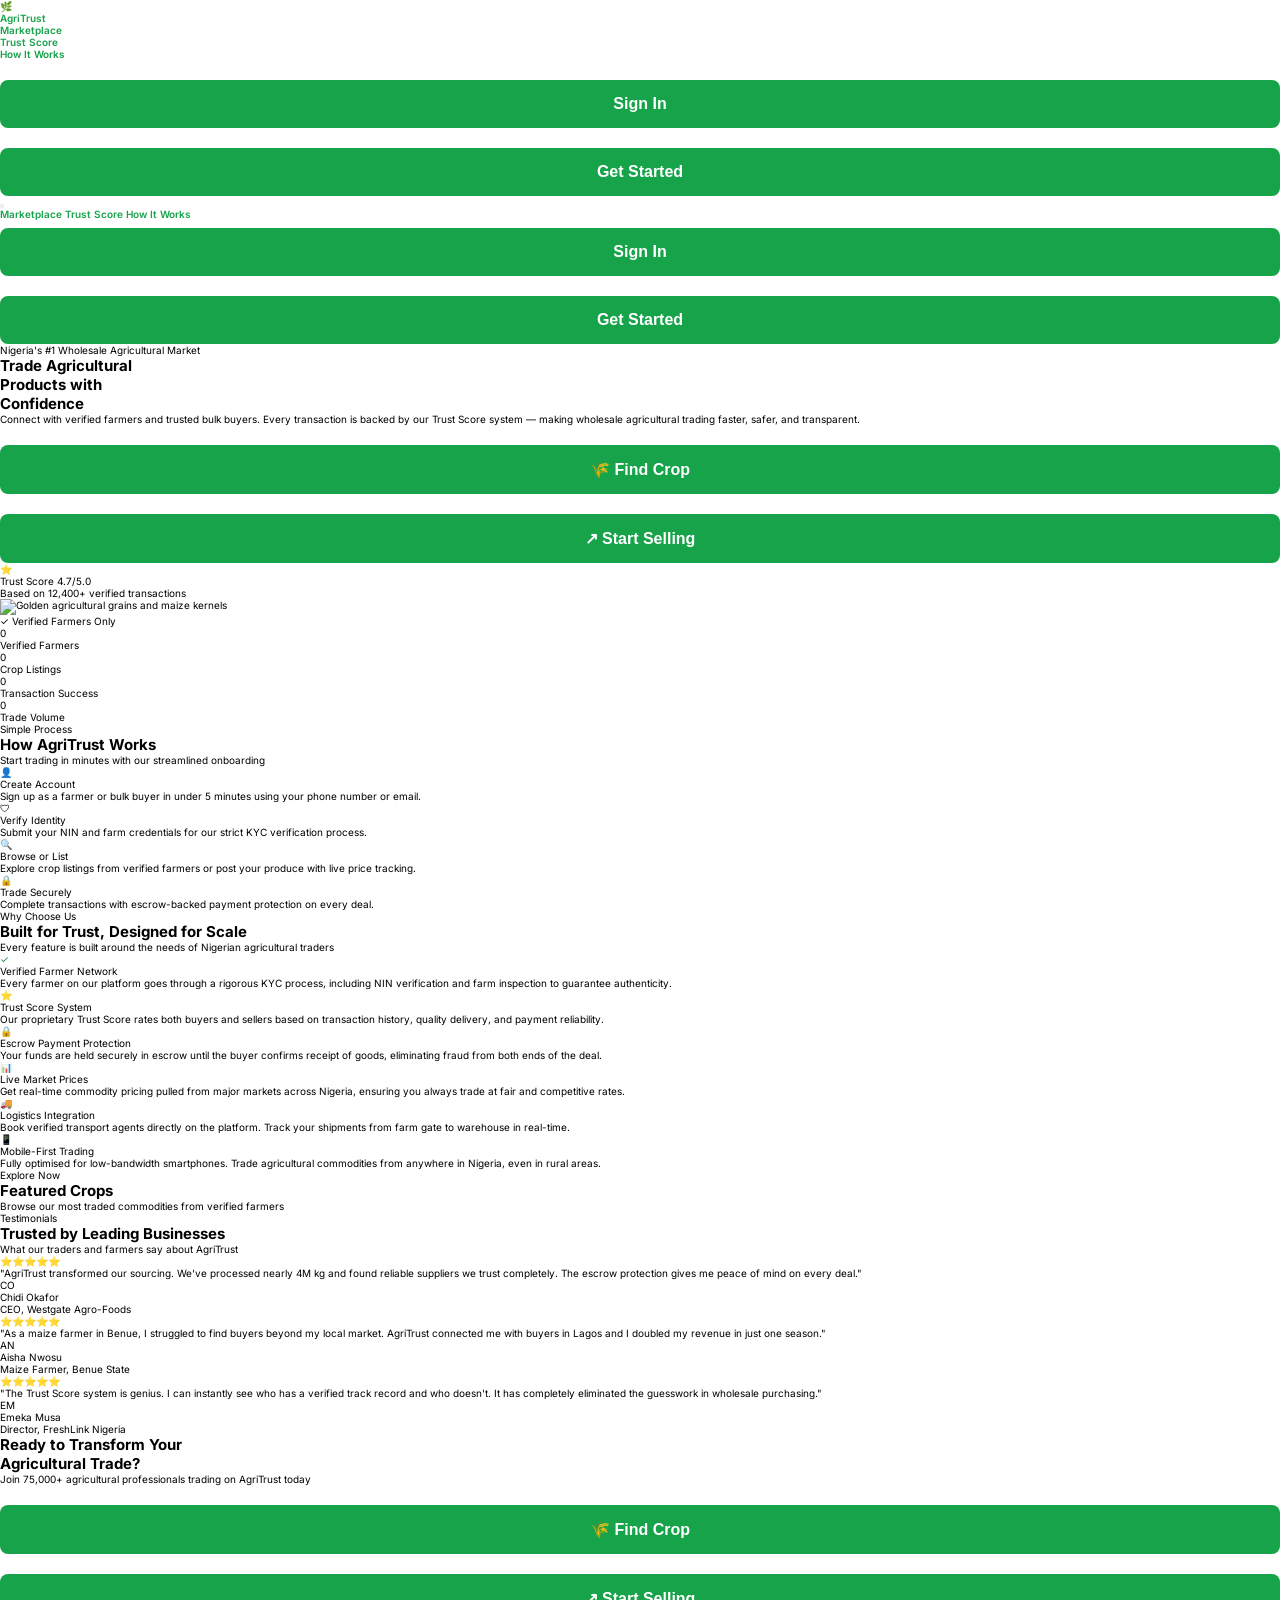
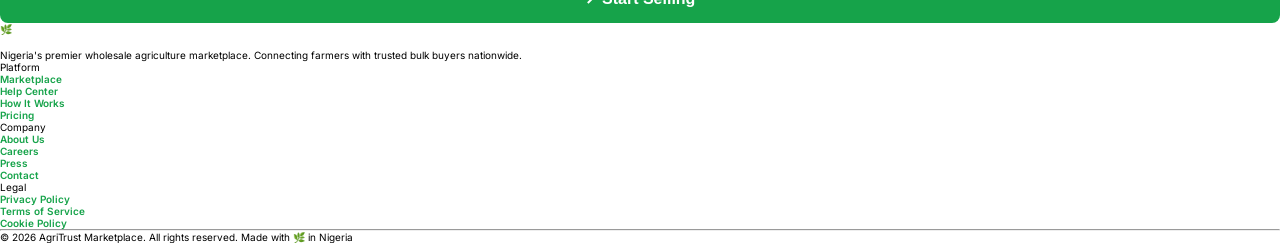
==== index.html @ 986fd153 "intergrated landing page by Afam.  And the marketplace by me" ====
<!DOCTYPE html>
<html lang="en">

<head>
    <meta charset="UTF-8" />
    <meta name="viewport" content="width=device-width, initial-scale=1.0" />
    <title>AgriTrust – Trade Agricultural Products with Confidence</title>
    <meta name="description"
        content="Nigeria's #1 Wholesale Agricultural Marketplace. Trade with verified farmers and trusted bulk buyers. Every transaction is backed by our Trust Score system." />
    <link rel="preconnect" href="https://fonts.googleapis.com" />
    <link rel="preconnect" href="https://fonts.gstatic.com" crossorigin />
    <link href="https://fonts.googleapis.com/css2?family=Inter:wght@300;400;500;600;700;800;900&display=swap"
        rel="stylesheet" />
    <link rel="stylesheet" href="styles.css" />
</head>

<body>

    <!-- ===== NAVBAR ===== -->
    <nav class="navbar" id="navbar">
        <div class="container">
            <div class="nav-inner">
                <a href="#" class="nav-logo">
                    <div class="nav-logo-icon">&#127807;</div>
                    AgriTrust
                </a>

                <ul class="nav-links">
                    <li><a href="#how-it-works">Marketplace</a></li>
                    <li><a href="#features">Trust Score</a></li>
                    <li><a href="#crops">How It Works</a></li>
                </ul>

                <div class="nav-actions">
                    <button class="btn btn-outline" id="signInBtn">Sign In</button>
                    <button class="btn btn-primary" id="getStartedBtn">Get Started</button>
                </div>

                <button class="nav-toggle" id="navToggle" aria-label="Toggle navigation">
                    <span></span><span></span><span></span>
                </button>
            </div>
        </div>
    </nav>

    <!-- Mobile Nav -->
    <div class="mobile-nav" id="mobileNav">
        <a href="#how-it-works">Marketplace</a>
        <a href="#features">Trust Score</a>
        <a href="#crops">How It Works</a>
        <button class="btn btn-outline" style="width:100%;margin-top:8px;">Sign In</button>
        <button class="btn btn-primary" style="width:100%;">Get Started</button>
    </div>

    <!-- ===== HERO ===== -->
    <section class="hero" id="hero">
        <div class="container">
            <div class="hero-inner">
                <div class="hero-content">
                    <span class="hero-tag">
                        <span class="dot"></span>
                        Nigeria's #1 Wholesale Agricultural Market
                    </span>

                    <h1 class="hero-title">
                        Trade Agricultural<br />
                        <span>Products with</span><br />
                        Confidence
                    </h1>

                    <p class="hero-desc">
                        Connect with verified farmers and trusted bulk buyers. Every transaction is backed by our Trust
                        Score system — making wholesale agricultural trading faster, safer, and transparent.
                    </p>

                    <div class="hero-cta">
                        <button class="btn btn-primary btn-lg" id="findCropBtn">&#127806; Find Crop</button>
                        <button class="btn btn-ghost btn-lg" id="startSellingBtn">&#8599; Start Selling</button>
                    </div>

                    <div class="trust-badge" id="trustBadge">
                        <div class="trust-badge-icon">&#11088;</div>
                        <div>
                            <div class="trust-badge-score">Trust Score 4.7/5.0</div>
                            <div class="trust-badge-text">Based on 12,400+ verified transactions</div>
                        </div>
                    </div>
                </div>

                <div class="hero-image-wrap fade-in">
                    <img src="hero_grains_1786145914464.png" alt="Golden agricultural grains and maize kernels" />
                    <div class="hero-float-badge">
                        <span class="emoji">&#10003;</span>
                        Verified Farmers Only
                    </div>
                </div>
            </div>
        </div>
    </section>

    <!-- ===== STATS BAR ===== -->
    <div class="stats-bar">
        <div class="container">
            <div class="stats-grid">
                <div class="stat-item fade-in">
                    <span class="stat-number" data-target="12400" data-suffix="+">0</span>
                    <div class="stat-label">Verified Farmers</div>
                </div>
                <div class="stat-item fade-in fade-in-delay-1">
                    <span class="stat-number" data-target="500" data-suffix="+">0</span>
                    <div class="stat-label">Crop Listings</div>
                </div>
                <div class="stat-item fade-in fade-in-delay-2">
                    <span class="stat-number" data-target="988" data-suffix="%" data-decimal="10">0</span>
                    <div class="stat-label">Transaction Success</div>
                </div>
                <div class="stat-item fade-in fade-in-delay-3">
                    <span class="stat-number" data-target="250" data-suffix="M+">0</span>
                    <div class="stat-label">Trade Volume</div>
                </div>
            </div>
        </div>
    </div>

    <!-- ===== HOW IT WORKS ===== -->
    <section class="section" id="how-it-works">
        <div class="container">
            <div class="section-label">Simple Process</div>
            <h2 class="section-title">How AgriTrust Works</h2>
            <p class="section-sub">Start trading in minutes with our streamlined onboarding</p>

            <div class="steps-grid">
                <div class="step-card fade-in">
                    <div class="step-icon" data-step="1">&#128100;</div>
                    <div class="step-title">Create Account</div>
                    <p class="step-desc">Sign up as a farmer or bulk buyer in under 5 minutes using your phone number or
                        email.</p>
                </div>
                <div class="step-card fade-in fade-in-delay-1">
                    <div class="step-icon" data-step="2">&#128737;</div>
                    <div class="step-title">Verify Identity</div>
                    <p class="step-desc">Submit your NIN and farm credentials for our strict KYC verification process.
                    </p>
                </div>
                <div class="step-card fade-in fade-in-delay-2">
                    <div class="step-icon" data-step="3">&#128269;</div>
                    <div class="step-title">Browse or List</div>
                    <p class="step-desc">Explore crop listings from verified farmers or post your produce with live
                        price tracking.</p>
                </div>
                <div class="step-card fade-in fade-in-delay-3">
                    <div class="step-icon" data-step="4">&#128274;</div>
                    <div class="step-title">Trade Securely</div>
                    <p class="step-desc">Complete transactions with escrow-backed payment protection on every deal.</p>
                </div>
            </div>
        </div>
    </section>

    <!-- ===== WHY CHOOSE US ===== -->
    <section class="section section-alt" id="features">
        <div class="container">
            <div class="section-label">Why Choose Us</div>
            <h2 class="section-title">Built for Trust, Designed for Scale</h2>
            <p class="section-sub">Every feature is built around the needs of Nigerian agricultural traders</p>

            <div class="features-grid">
                <div class="feature-card fade-in">
                    <div class="feature-icon">&#10003;</div>
                    <div class="feature-title">Verified Farmer Network</div>
                    <p class="feature-desc">Every farmer on our platform goes through a rigorous KYC process, including
                        NIN verification and farm inspection to guarantee authenticity.</p>
                </div>
                <div class="feature-card fade-in fade-in-delay-1">
                    <div class="feature-icon">&#11088;</div>
                    <div class="feature-title">Trust Score System</div>
                    <p class="feature-desc">Our proprietary Trust Score rates both buyers and sellers based on
                        transaction history, quality delivery, and payment reliability.</p>
                </div>
                <div class="feature-card fade-in fade-in-delay-2">
                    <div class="feature-icon">&#128274;</div>
                    <div class="feature-title">Escrow Payment Protection</div>
                    <p class="feature-desc">Your funds are held securely in escrow until the buyer confirms receipt of
                        goods, eliminating fraud from both ends of the deal.</p>
                </div>
                <div class="feature-card fade-in">
                    <div class="feature-icon">&#128202;</div>
                    <div class="feature-title">Live Market Prices</div>
                    <p class="feature-desc">Get real-time commodity pricing pulled from major markets across Nigeria,
                        ensuring you always trade at fair and competitive rates.</p>
                </div>
                <div class="feature-card fade-in fade-in-delay-1">
                    <div class="feature-icon">&#128666;</div>
                    <div class="feature-title">Logistics Integration</div>
                    <p class="feature-desc">Book verified transport agents directly on the platform. Track your
                        shipments from farm gate to warehouse in real-time.</p>
                </div>
                <div class="feature-card fade-in fade-in-delay-2">
                    <div class="feature-icon">&#128241;</div>
                    <div class="feature-title">Mobile-First Trading</div>
                    <p class="feature-desc">Fully optimised for low-bandwidth smartphones. Trade agricultural
                        commodities from anywhere in Nigeria, even in rural areas.</p>
                </div>
            </div>
        </div>
    </section>

    <!-- ===== FEATURED CROPS ===== -->
    <section class="section" id="crops">
        <div class="container">
            <div class="section-label">Explore Now</div>
            <h2 class="section-title">Featured Crops</h2>
            <p class="section-sub">Browse our most traded commodities from verified farmers</p>

            <div class="crops-grid" id="cropsGrid">
                <!-- Injected by JS -->
            </div>
        </div>
    </section>

    <!-- ===== TESTIMONIALS ===== -->
    <section class="section section-alt" id="testimonials">
        <div class="container">
            <div class="section-label">Testimonials</div>
            <h2 class="section-title">Trusted by Leading Businesses</h2>
            <p class="section-sub">What our traders and farmers say about AgriTrust</p>

            <div class="testimonials-grid">
                <div class="testimonial-card fade-in">
                    <div class="testimonial-stars">&#11088;&#11088;&#11088;&#11088;&#11088;</div>
                    <p class="testimonial-text">"AgriTrust transformed our sourcing. We've processed nearly 4M kg and
                        found reliable suppliers we trust completely. The escrow protection gives me peace of mind on
                        every deal."</p>
                    <div class="testimonial-author">
                        <div class="testimonial-avatar">CO</div>
                        <div>
                            <div class="testimonial-name">Chidi Okafor</div>
                            <div class="testimonial-role">CEO, Westgate Agro-Foods</div>
                        </div>
                    </div>
                </div>
                <div class="testimonial-card fade-in fade-in-delay-1">
                    <div class="testimonial-stars">&#11088;&#11088;&#11088;&#11088;&#11088;</div>
                    <p class="testimonial-text">"As a maize farmer in Benue, I struggled to find buyers beyond my local
                        market. AgriTrust connected me with buyers in Lagos and I doubled my revenue in just one
                        season."</p>
                    <div class="testimonial-author">
                        <div class="testimonial-avatar">AN</div>
                        <div>
                            <div class="testimonial-name">Aisha Nwosu</div>
                            <div class="testimonial-role">Maize Farmer, Benue State</div>
                        </div>
                    </div>
                </div>
                <div class="testimonial-card fade-in fade-in-delay-2">
                    <div class="testimonial-stars">&#11088;&#11088;&#11088;&#11088;&#11088;</div>
                    <p class="testimonial-text">"The Trust Score system is genius. I can instantly see who has a
                        verified track record and who doesn't. It has completely eliminated the guesswork in wholesale
                        purchasing."</p>
                    <div class="testimonial-author">
                        <div class="testimonial-avatar">EM</div>
                        <div>
                            <div class="testimonial-name">Emeka Musa</div>
                            <div class="testimonial-role">Director, FreshLink Nigeria</div>
                        </div>
                    </div>
                </div>
            </div>
        </div>
    </section>

    <!-- ===== CTA SECTION ===== -->
    <section class="cta-section" id="cta">
        <div class="container">
            <div class="cta-inner">
                <h2 class="cta-title">Ready to Transform Your<br />Agricultural Trade?</h2>
                <p class="cta-sub">Join 75,000+ agricultural professionals trading on AgriTrust today</p>
                <div class="cta-buttons">
                    <button class="btn btn-white btn-lg" id="ctaFindCrop">&#127806; Find Crop</button>
                    <button class="btn btn-outline-white btn-lg" id="ctaStartSelling">&#8599; Start Selling</button>
                </div>
            </div>
        </div>
    </section>

    <!-- ===== FOOTER ===== -->
    <footer class="footer">
        <div class="container">
            <div class="footer-grid">
                <div class="footer-brand">
                    <a href="#" class="nav-logo"
                        style="color:white;margin-bottom:14px;display:flex;align-items:center;gap:8px;">
                        <div class="nav-logo-icon">&#127807;</div>
                        AgriTrust
                    </a>
                    <p>Nigeria's premier wholesale agriculture marketplace. Connecting farmers with trusted bulk buyers
                        nationwide.</p>
                </div>

                <div>
                    <div class="footer-col-title">Platform</div>
                    <ul class="footer-links">
                        <li><a href="#">Marketplace</a></li>
                        <li><a href="#">Help Center</a></li>
                        <li><a href="#">How It Works</a></li>
                        <li><a href="#">Pricing</a></li>
                    </ul>
                </div>

                <div>
                    <div class="footer-col-title">Company</div>
                    <ul class="footer-links">
                        <li><a href="#">About Us</a></li>
                        <li><a href="#">Careers</a></li>
                        <li><a href="#">Press</a></li>
                        <li><a href="#">Contact</a></li>
                    </ul>
                </div>

                <div>
                    <div class="footer-col-title">Legal</div>
                    <ul class="footer-links">
                        <li><a href="#">Privacy Policy</a></li>
                        <li><a href="#">Terms of Service</a></li>
                        <li><a href="#">Cookie Policy</a></li>
                    </ul>
                </div>
            </div>

            <hr class="footer-divider" />
            <div class="footer-bottom">
                <span>&copy; 2026 AgriTrust Marketplace. All rights reserved.</span>
                <span>Made with &#127807; in Nigeria</span>
            </div>
        </div>
    </footer>

    <script src="app.js"></script>
</body>

</html>
---- styles.css ----
* {
  margin: 0;
  padding: 0;
  box-sizing: border-box;
}

html {
  font-size: 62.5%;
}

body {
  font-family: "Inter", sans-serif;
}

.signup-container {
  /* display: flex; */
  display: grid;
  grid-template-columns: 1fr 1fr;
  min-height: 100vh;
}

/* LEFT PANEL */

.left-side {
  flex: 1;
  background-color: #16a34a;
  color: #fff;

  display: flex;
  flex-direction: column;
  justify-content: space-between;
  padding: 6rem;
}
.logo {
  font-weight: 600;
  font-size: 2rem;
}

.content h1 {
  font-size: 4.8rem;
  line-height: 1.2;
  margin-bottom: 2rem;
}

.content p {
  font-size: 1.8rem;
  line-height: 1.6;
  margin-bottom: 5rem;
}

.features {
  display: flex;
  flex-direction: column;
  gap: 2rem;
}

.feature {
  font-size: 1.6rem;
  display: flex;
  /* align-items: center; */
}

.feature-icon {
  color: #0a8e3a;
  margin-right: 1.2rem;
  width: 2rem;
}

.footer-text {
  font-size: 1.2rem;
}

/* RIGHT PANEL */

.right-side {
  background-color: #f6f9f2;
  flex: 1;
  display: flex;
  justify-content: center;
  align-items: center;
  flex-direction: column;
}

/* FORMS */

#signup-form {
  width: 100%;
  max-width: 50rem;
  margin: 0 auto;
}

.right-side h1 {
  font-size: 3rem;
  margin-bottom: 1rem;
  color: #1e293b;
}

.subtitle {
  margin-bottom: 4rem;
  color: #64748b;
  font-size: 1.4rem;
  line-height: 1.5;
}

.icon {
  stroke: #7f7f7f;
  width: 2rem;
  height: 2rem;
}

.name-row {
  display: grid;
  grid-template-columns: 1fr 1fr;
  column-gap: 1rem;
}

.form-group {
  display: flex;
  flex-direction: column;
  margin-bottom: 2rem;
}

.form-group label {
  display: block;
  margin-bottom: 0.8rem;
  font-size: 1.2rem;
  font-weight: 600;
  color: #334155;
}

.input-box {
  display: flex;
  align-items: center;
  gap: 0.2rem;

  width: 100%;
  height: 5rem;
  padding: 1rem;
  border: 1px solid #d1d5db;
  border-radius: 0.8rem;
  background-color: #fff;
}

.input-box i {
  color: #7f7f7f;
  font-size: 2rem;
}

.input-box:focus-within {
  border-color: #149343;
  box-shadow: 0 0 0 3px rgba(20, 147, 67, 0.15);
}

input {
  width: 100%;
  padding: 1rem;
  border: none;
  font-size: 1.6rem;
  outline: none;
  background: transparent;
}

.terms {
  font-size: 1.4rem;
  text-align: left;
  margin-top: 1.8rem;
}

.btn {
  width: 100%;
  padding: 1.5rem;
  border: none;
  border-radius: 0.8rem;
  background: #16a34a;
  color: #fff;
  cursor: pointer;
  font-size: 1.6rem;
  font-weight: 600;
  margin-top: 2rem;
  transition: 0.3s ease;
}

.btn:hover {
  background-color: #149343;
  transform: translateY(-2px);
  box-shadow: 0 0 3px rgba(0, 0, 0, 0.8);
}

.btn--icon {
  width: 2rem;
  stroke: #fff;
}

.signin {
  font-size: 1.4rem;
  text-align: center;
  margin-top: 1.8rem;
}

a:link,
a:visited {
  color: #16a34a;
  text-decoration: none;
  font-weight: 600;
}

a:hover,
a:active {
  text-decoration: underline;
}

/* ACCOUNT TYPE SELECTION PAGE*/

.account-type-page {
  padding: 8rem;
  color: #1e293b;
}

.account-type-page h1 {
  font-size: 4rem;
  margin-bottom: 1rem;
  color: #1e293b;
}

.account-type-card {
  display: flex;
  flex-direction: column;
  justify-content: space-between;
  align-items: center;
  padding: 2rem;
  margin-bottom: 2rem;
  border: 1px solid #ddd;
  border-radius: 1.2rem;
  cursor: pointer;
  transition: 0.3s;
}

.account-type-card:hover {
  border-color: #16a34a;
  box-shadow: 0 0 10px rgba(0, 0, 0, 0.8);
}

.account {
  display: grid;
  grid-template-columns: auto 1fr auto;
  gap: 2rem;
  align-items: center;
}

.account-type--icon {
  width: 2.4rem;
  stroke: #16a34a;
}

.account h3 {
  margin-bottom: 0.5rem;
  font-size: 1.8rem;
}

.account p {
  color: #777;
  font-size: 1.4rem;
  line-height: 1.5;
  max-width: 33rem;
}

/* VERIFICATION OTP PAGE*/

.verification-page {
  display: flex;
  justify-content: center;
  align-items: center;
  padding: 8rem;
}

.verify-card {
  width: 100%;
  max-width: 42rem;
  text-align: center;
}

.icon-circle {
  width: 7rem;
  height: 7rem;
  background: #b7e2c7;
  border-radius: 50%;
  display: flex;
  justify-content: center;
  align-items: center;
  margin: 0 auto 2.4rem;
}

.verify--mail--icon {
  width: 3.5rem;
  stroke: #16a34a;
}

.verify-card h1 {
  margin-bottom: 1rem;
  font-size: 2rem;
}

/* .verify-card p {
  color: #7f7f7f;
  margin-bottom: 2.8rem;
  font-size: 1.5rem;
  line-height: 1.5; 
}*/

.otp-container {
  display: flex;
  justify-content: space-between;
  gap: 2rem;
  margin-bottom: 2rem;
}

.otp-container input {
  width: 5rem;
  height: 6rem;
  border: 1px solid #777;
  border-radius: 1rem;
  text-align: center;
  font-size: 2.4rem;
  outline: none;
  transition: 0.3s;
}

.otp-container input:focus {
  border-color: #149343;
  box-shadow: 0 0 0 3px rgba(20, 147, 67, 0.15);
}

.resend {
  margin-top: 2rem;
  font-size: 1.2rem;
  text-align: left;
}
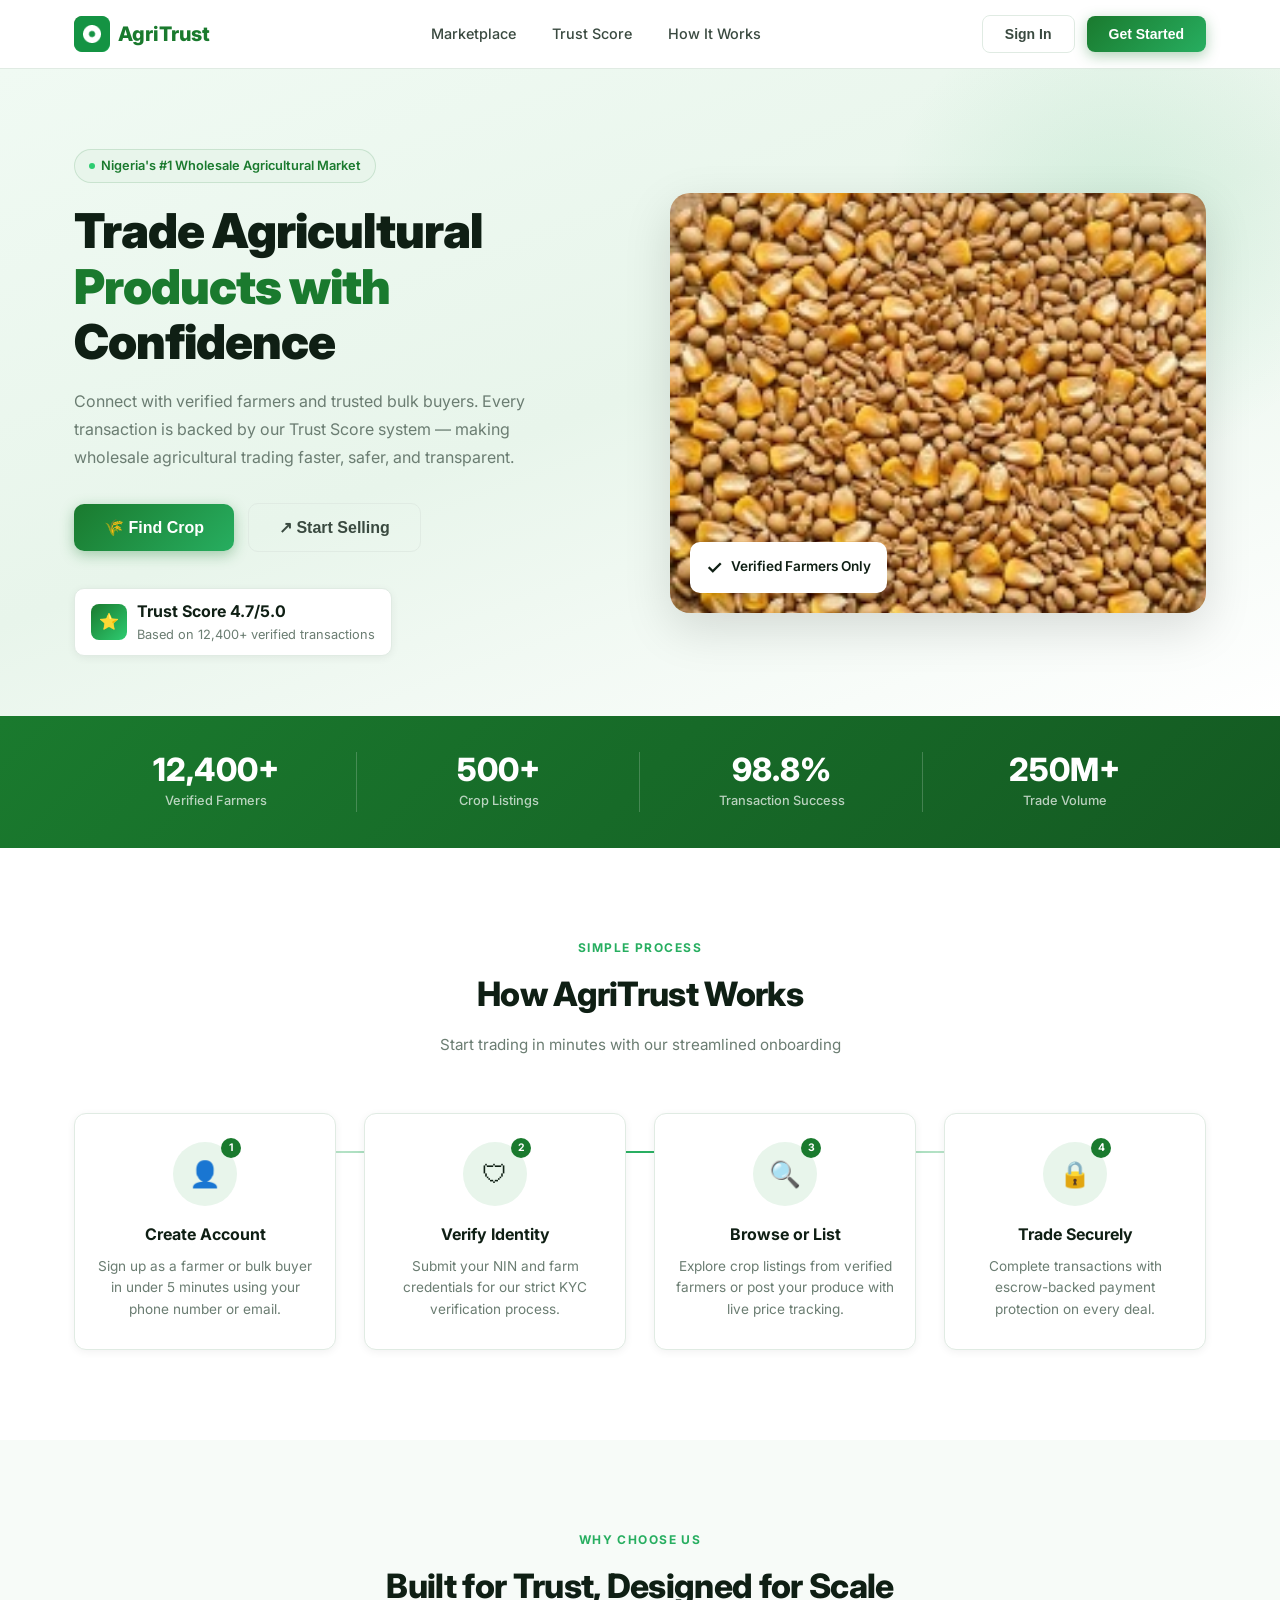
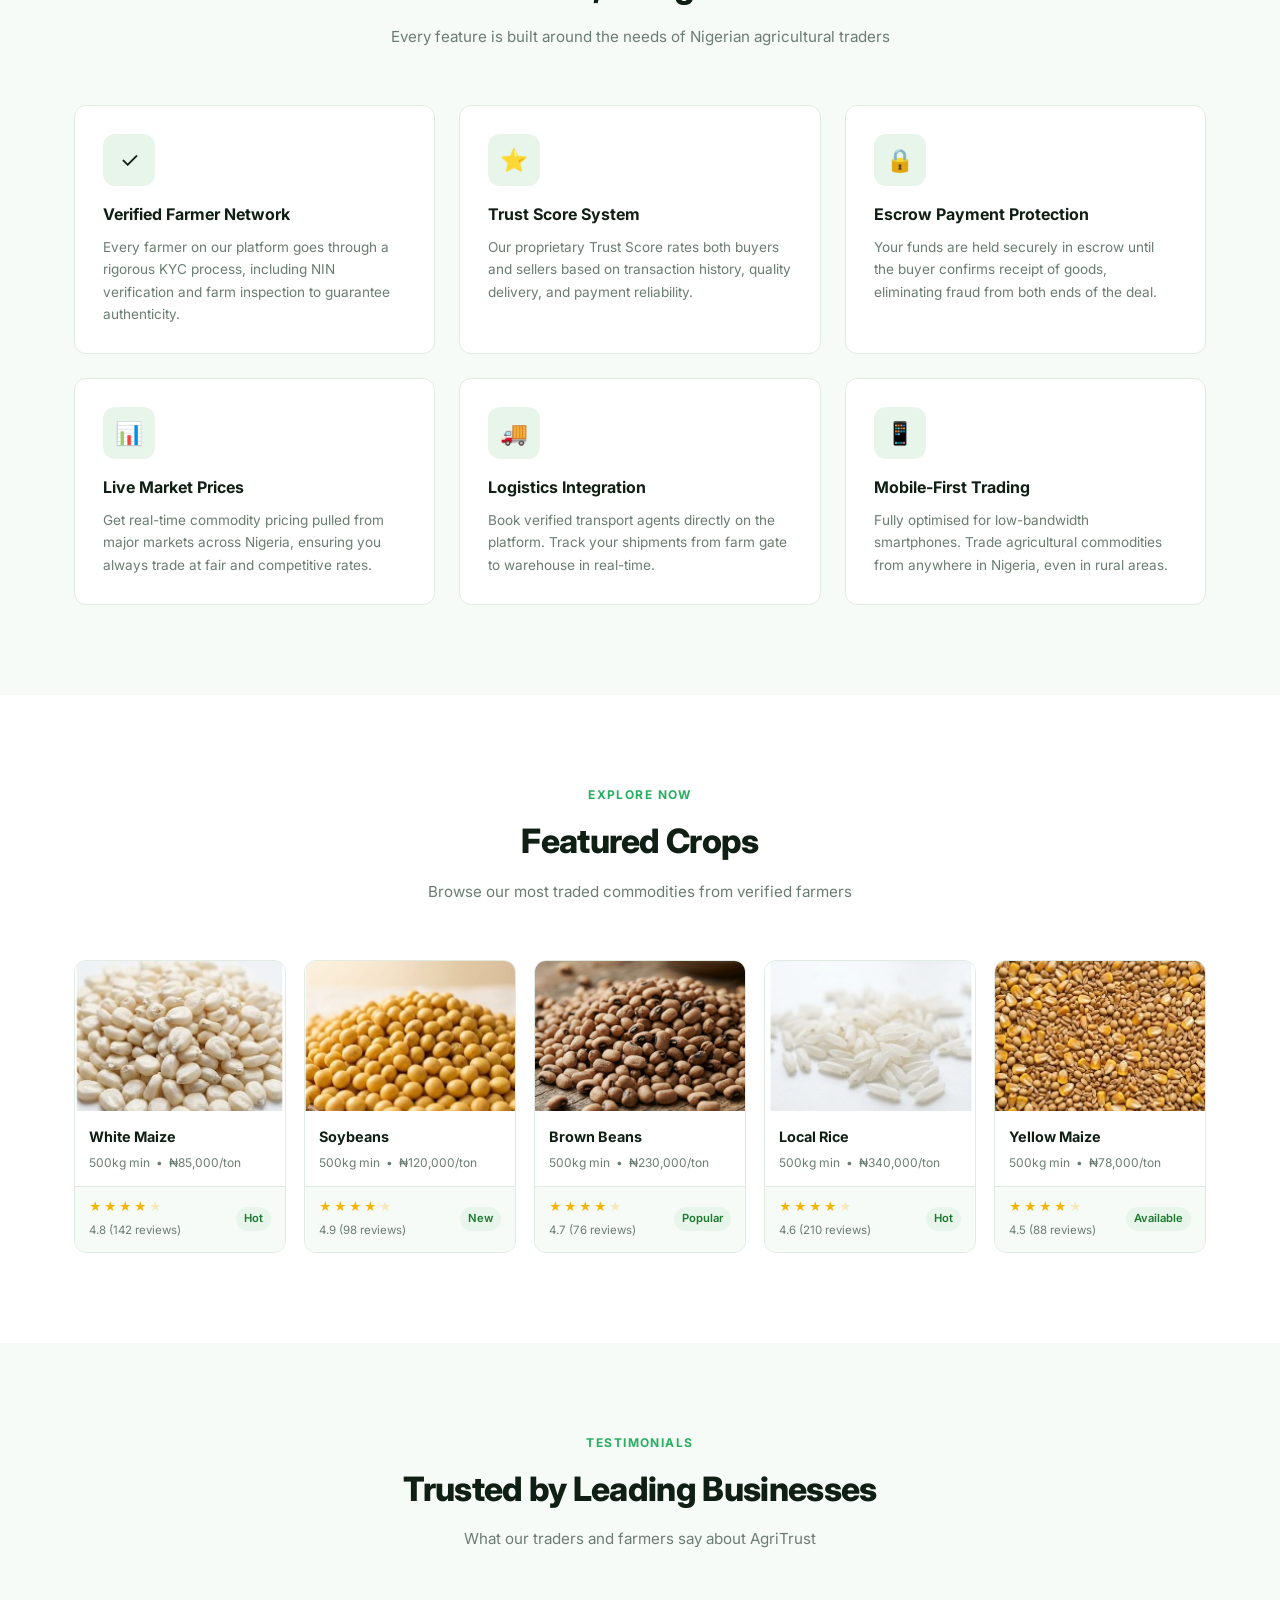
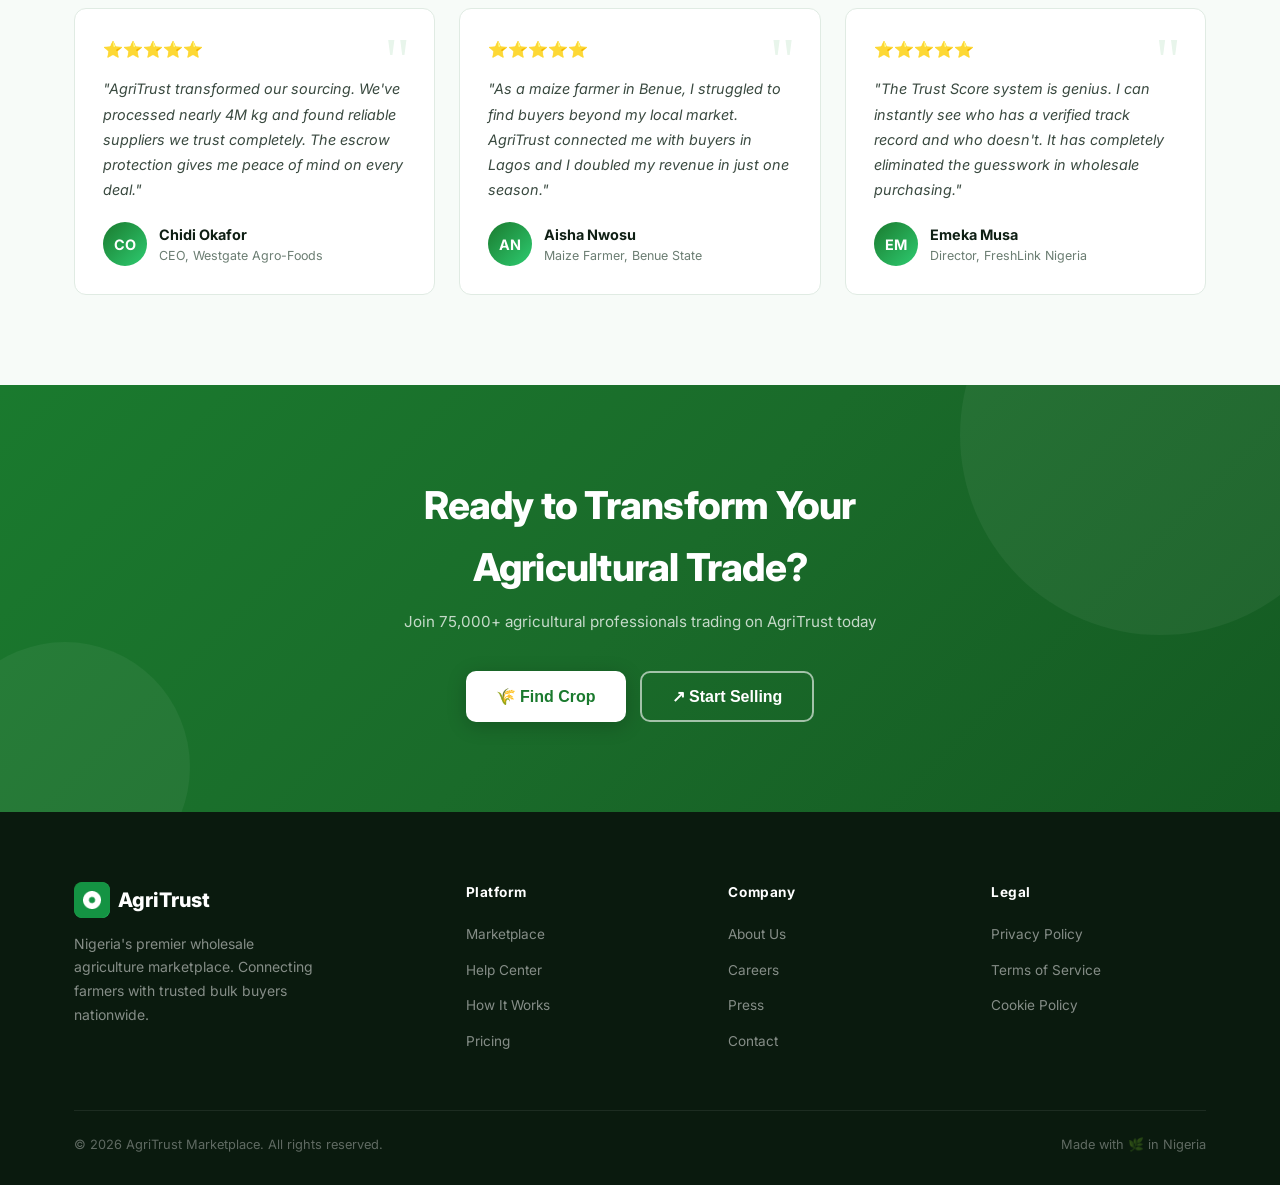
==== commit 6642db6d: "..." ====
--- a/index.html
+++ b/index.html
@@ -1,341 +1,436 @@
-<!DOCTYPE html>
+<!doctype html>
 <html lang="en">
-
-<head>
+  <head>
     <meta charset="UTF-8" />
     <meta name="viewport" content="width=device-width, initial-scale=1.0" />
     <title>AgriTrust – Trade Agricultural Products with Confidence</title>
-    <meta name="description"
-        content="Nigeria's #1 Wholesale Agricultural Marketplace. Trade with verified farmers and trusted bulk buyers. Every transaction is backed by our Trust Score system." />
+    <meta
+      name="description"
+      content="Nigeria's #1 Wholesale Agricultural Marketplace. Trade with verified farmers and trusted bulk buyers. Every transaction is backed by our Trust Score system."
+    />
     <link rel="preconnect" href="https://fonts.googleapis.com" />
     <link rel="preconnect" href="https://fonts.gstatic.com" crossorigin />
-    <link href="https://fonts.googleapis.com/css2?family=Inter:wght@300;400;500;600;700;800;900&display=swap"
-        rel="stylesheet" />
-    <link rel="stylesheet" href="styles.css" />
-</head>
-
-<body>
-
+    <link
+      href="https://fonts.googleapis.com/css2?family=Inter:wght@300;400;500;600;700;800;900&display=swap"
+      rel="stylesheet"
+    />
+    <link rel="stylesheet" href="CSS/styles.css" />
+  </head>
+
+  <body>
     <!-- ===== NAVBAR ===== -->
     <nav class="navbar" id="navbar">
-        <div class="container">
-            <div class="nav-inner">
-                <a href="#" class="nav-logo">
-                    <div class="nav-logo-icon">&#127807;</div>
-                    AgriTrust
-                </a>
-
-                <ul class="nav-links">
-                    <li><a href="#how-it-works">Marketplace</a></li>
-                    <li><a href="#features">Trust Score</a></li>
-                    <li><a href="#crops">How It Works</a></li>
-                </ul>
-
-                <div class="nav-actions">
-                    <button class="btn btn-outline" id="signInBtn">Sign In</button>
-                    <button class="btn btn-primary" id="getStartedBtn">Get Started</button>
-                </div>
-
-                <button class="nav-toggle" id="navToggle" aria-label="Toggle navigation">
-                    <span></span><span></span><span></span>
-                </button>
-            </div>
-        </div>
+      <div class="container">
+        <div class="nav-inner">
+          <a href="#" class="nav-logo">
+            <div class="nav-logo-icon">
+              <img src="images/logo.png" alt="AgriTrust Logo" />
+            </div>
+            AgriTrust
+          </a>
+
+          <ul class="nav-links">
+            <li><a href="#how-it-works">Marketplace</a></li>
+            <li><a href="#features">Trust Score</a></li>
+            <li><a href="#crops">How It Works</a></li>
+          </ul>
+
+          <div class="nav-actions">
+            <button class="btn btn-outline" id="signInBtn">Sign In</button>
+            <button class="btn btn-primary" id="getStartedBtn">
+              Get Started
+            </button>
+          </div>
+
+          <button
+            class="nav-toggle"
+            id="navToggle"
+            aria-label="Toggle navigation"
+          >
+            <span></span><span></span><span></span>
+          </button>
+        </div>
+      </div>
     </nav>
 
     <!-- Mobile Nav -->
     <div class="mobile-nav" id="mobileNav">
-        <a href="#how-it-works">Marketplace</a>
-        <a href="#features">Trust Score</a>
-        <a href="#crops">How It Works</a>
-        <button class="btn btn-outline" style="width:100%;margin-top:8px;">Sign In</button>
-        <button class="btn btn-primary" style="width:100%;">Get Started</button>
+      <a href="#how-it-works">Marketplace</a>
+      <a href="#features">Trust Score</a>
+      <a href="#crops">How It Works</a>
+      <button class="btn btn-outline" style="width: 100%; margin-top: 8px">
+        Sign In
+      </button>
+      <button class="btn btn-primary" style="width: 100%">Get Started</button>
     </div>
 
     <!-- ===== HERO ===== -->
     <section class="hero" id="hero">
-        <div class="container">
-            <div class="hero-inner">
-                <div class="hero-content">
-                    <span class="hero-tag">
-                        <span class="dot"></span>
-                        Nigeria's #1 Wholesale Agricultural Market
-                    </span>
-
-                    <h1 class="hero-title">
-                        Trade Agricultural<br />
-                        <span>Products with</span><br />
-                        Confidence
-                    </h1>
-
-                    <p class="hero-desc">
-                        Connect with verified farmers and trusted bulk buyers. Every transaction is backed by our Trust
-                        Score system — making wholesale agricultural trading faster, safer, and transparent.
-                    </p>
-
-                    <div class="hero-cta">
-                        <button class="btn btn-primary btn-lg" id="findCropBtn">&#127806; Find Crop</button>
-                        <button class="btn btn-ghost btn-lg" id="startSellingBtn">&#8599; Start Selling</button>
-                    </div>
-
-                    <div class="trust-badge" id="trustBadge">
-                        <div class="trust-badge-icon">&#11088;</div>
-                        <div>
-                            <div class="trust-badge-score">Trust Score 4.7/5.0</div>
-                            <div class="trust-badge-text">Based on 12,400+ verified transactions</div>
-                        </div>
-                    </div>
+      <div class="container">
+        <div class="hero-inner">
+          <div class="hero-content">
+            <span class="hero-tag">
+              <span class="dot"></span>
+              Nigeria's #1 Wholesale Agricultural Market
+            </span>
+
+            <h1 class="hero-title">
+              Trade Agricultural<br />
+              <span>Products with</span><br />
+              Confidence
+            </h1>
+
+            <p class="hero-desc">
+              Connect with verified farmers and trusted bulk buyers. Every
+              transaction is backed by our Trust Score system — making wholesale
+              agricultural trading faster, safer, and transparent.
+            </p>
+
+            <div class="hero-cta">
+              <button class="btn btn-primary btn-lg" id="findCropBtn">
+                &#127806; Find Crop
+              </button>
+              <button class="btn btn-ghost btn-lg" id="startSellingBtn">
+                &#8599; Start Selling
+              </button>
+            </div>
+
+            <div class="trust-badge" id="trustBadge">
+              <div class="trust-badge-icon">&#11088;</div>
+              <div>
+                <div class="trust-badge-score">Trust Score 4.7/5.0</div>
+                <div class="trust-badge-text">
+                  Based on 12,400+ verified transactions
                 </div>
-
-                <div class="hero-image-wrap fade-in">
-                    <img src="hero_grains_1786145914464.png" alt="Golden agricultural grains and maize kernels" />
-                    <div class="hero-float-badge">
-                        <span class="emoji">&#10003;</span>
-                        Verified Farmers Only
-                    </div>
-                </div>
-            </div>
-        </div>
+              </div>
+            </div>
+          </div>
+
+          <div class="hero-image-wrap fade-in">
+            <img
+              src="images/hero_grains.jpg"
+              alt="Golden agricultural grains and maize kernels"
+            />
+            <div class="hero-float-badge">
+              <span class="emoji">&#10003;</span>
+              Verified Farmers Only
+            </div>
+          </div>
+        </div>
+      </div>
     </section>
 
     <!-- ===== STATS BAR ===== -->
     <div class="stats-bar">
-        <div class="container">
-            <div class="stats-grid">
-                <div class="stat-item fade-in">
-                    <span class="stat-number" data-target="12400" data-suffix="+">0</span>
-                    <div class="stat-label">Verified Farmers</div>
-                </div>
-                <div class="stat-item fade-in fade-in-delay-1">
-                    <span class="stat-number" data-target="500" data-suffix="+">0</span>
-                    <div class="stat-label">Crop Listings</div>
-                </div>
-                <div class="stat-item fade-in fade-in-delay-2">
-                    <span class="stat-number" data-target="988" data-suffix="%" data-decimal="10">0</span>
-                    <div class="stat-label">Transaction Success</div>
-                </div>
-                <div class="stat-item fade-in fade-in-delay-3">
-                    <span class="stat-number" data-target="250" data-suffix="M+">0</span>
-                    <div class="stat-label">Trade Volume</div>
-                </div>
-            </div>
-        </div>
+      <div class="container">
+        <div class="stats-grid">
+          <div class="stat-item fade-in">
+            <span class="stat-number" data-target="12400" data-suffix="+"
+              >0</span
+            >
+            <div class="stat-label">Verified Farmers</div>
+          </div>
+          <div class="stat-item fade-in fade-in-delay-1">
+            <span class="stat-number" data-target="500" data-suffix="+">0</span>
+            <div class="stat-label">Crop Listings</div>
+          </div>
+          <div class="stat-item fade-in fade-in-delay-2">
+            <span
+              class="stat-number"
+              data-target="988"
+              data-suffix="%"
+              data-decimal="10"
+              >0</span
+            >
+            <div class="stat-label">Transaction Success</div>
+          </div>
+          <div class="stat-item fade-in fade-in-delay-3">
+            <span class="stat-number" data-target="250" data-suffix="M+"
+              >0</span
+            >
+            <div class="stat-label">Trade Volume</div>
+          </div>
+        </div>
+      </div>
     </div>
 
     <!-- ===== HOW IT WORKS ===== -->
     <section class="section" id="how-it-works">
-        <div class="container">
-            <div class="section-label">Simple Process</div>
-            <h2 class="section-title">How AgriTrust Works</h2>
-            <p class="section-sub">Start trading in minutes with our streamlined onboarding</p>
-
-            <div class="steps-grid">
-                <div class="step-card fade-in">
-                    <div class="step-icon" data-step="1">&#128100;</div>
-                    <div class="step-title">Create Account</div>
-                    <p class="step-desc">Sign up as a farmer or bulk buyer in under 5 minutes using your phone number or
-                        email.</p>
-                </div>
-                <div class="step-card fade-in fade-in-delay-1">
-                    <div class="step-icon" data-step="2">&#128737;</div>
-                    <div class="step-title">Verify Identity</div>
-                    <p class="step-desc">Submit your NIN and farm credentials for our strict KYC verification process.
-                    </p>
-                </div>
-                <div class="step-card fade-in fade-in-delay-2">
-                    <div class="step-icon" data-step="3">&#128269;</div>
-                    <div class="step-title">Browse or List</div>
-                    <p class="step-desc">Explore crop listings from verified farmers or post your produce with live
-                        price tracking.</p>
-                </div>
-                <div class="step-card fade-in fade-in-delay-3">
-                    <div class="step-icon" data-step="4">&#128274;</div>
-                    <div class="step-title">Trade Securely</div>
-                    <p class="step-desc">Complete transactions with escrow-backed payment protection on every deal.</p>
-                </div>
-            </div>
-        </div>
+      <div class="container">
+        <div class="section-label">Simple Process</div>
+        <h2 class="section-title">How AgriTrust Works</h2>
+        <p class="section-sub">
+          Start trading in minutes with our streamlined onboarding
+        </p>
+
+        <div class="steps-grid">
+          <div class="step-card fade-in">
+            <div class="step-icon" data-step="1">&#128100;</div>
+            <div class="step-title">Create Account</div>
+            <p class="step-desc">
+              Sign up as a farmer or bulk buyer in under 5 minutes using your
+              phone number or email.
+            </p>
+          </div>
+          <div class="step-card fade-in fade-in-delay-1">
+            <div class="step-icon" data-step="2">&#128737;</div>
+            <div class="step-title">Verify Identity</div>
+            <p class="step-desc">
+              Submit your NIN and farm credentials for our strict KYC
+              verification process.
+            </p>
+          </div>
+          <div class="step-card fade-in fade-in-delay-2">
+            <div class="step-icon" data-step="3">&#128269;</div>
+            <div class="step-title">Browse or List</div>
+            <p class="step-desc">
+              Explore crop listings from verified farmers or post your produce
+              with live price tracking.
+            </p>
+          </div>
+          <div class="step-card fade-in fade-in-delay-3">
+            <div class="step-icon" data-step="4">&#128274;</div>
+            <div class="step-title">Trade Securely</div>
+            <p class="step-desc">
+              Complete transactions with escrow-backed payment protection on
+              every deal.
+            </p>
+          </div>
+        </div>
+      </div>
     </section>
 
     <!-- ===== WHY CHOOSE US ===== -->
     <section class="section section-alt" id="features">
-        <div class="container">
-            <div class="section-label">Why Choose Us</div>
-            <h2 class="section-title">Built for Trust, Designed for Scale</h2>
-            <p class="section-sub">Every feature is built around the needs of Nigerian agricultural traders</p>
-
-            <div class="features-grid">
-                <div class="feature-card fade-in">
-                    <div class="feature-icon">&#10003;</div>
-                    <div class="feature-title">Verified Farmer Network</div>
-                    <p class="feature-desc">Every farmer on our platform goes through a rigorous KYC process, including
-                        NIN verification and farm inspection to guarantee authenticity.</p>
-                </div>
-                <div class="feature-card fade-in fade-in-delay-1">
-                    <div class="feature-icon">&#11088;</div>
-                    <div class="feature-title">Trust Score System</div>
-                    <p class="feature-desc">Our proprietary Trust Score rates both buyers and sellers based on
-                        transaction history, quality delivery, and payment reliability.</p>
-                </div>
-                <div class="feature-card fade-in fade-in-delay-2">
-                    <div class="feature-icon">&#128274;</div>
-                    <div class="feature-title">Escrow Payment Protection</div>
-                    <p class="feature-desc">Your funds are held securely in escrow until the buyer confirms receipt of
-                        goods, eliminating fraud from both ends of the deal.</p>
-                </div>
-                <div class="feature-card fade-in">
-                    <div class="feature-icon">&#128202;</div>
-                    <div class="feature-title">Live Market Prices</div>
-                    <p class="feature-desc">Get real-time commodity pricing pulled from major markets across Nigeria,
-                        ensuring you always trade at fair and competitive rates.</p>
-                </div>
-                <div class="feature-card fade-in fade-in-delay-1">
-                    <div class="feature-icon">&#128666;</div>
-                    <div class="feature-title">Logistics Integration</div>
-                    <p class="feature-desc">Book verified transport agents directly on the platform. Track your
-                        shipments from farm gate to warehouse in real-time.</p>
-                </div>
-                <div class="feature-card fade-in fade-in-delay-2">
-                    <div class="feature-icon">&#128241;</div>
-                    <div class="feature-title">Mobile-First Trading</div>
-                    <p class="feature-desc">Fully optimised for low-bandwidth smartphones. Trade agricultural
-                        commodities from anywhere in Nigeria, even in rural areas.</p>
-                </div>
-            </div>
-        </div>
+      <div class="container">
+        <div class="section-label">Why Choose Us</div>
+        <h2 class="section-title">Built for Trust, Designed for Scale</h2>
+        <p class="section-sub">
+          Every feature is built around the needs of Nigerian agricultural
+          traders
+        </p>
+
+        <div class="features-grid">
+          <div class="feature-card fade-in">
+            <div class="feature-icon">&#10003;</div>
+            <div class="feature-title">Verified Farmer Network</div>
+            <p class="feature-desc">
+              Every farmer on our platform goes through a rigorous KYC process,
+              including NIN verification and farm inspection to guarantee
+              authenticity.
+            </p>
+          </div>
+          <div class="feature-card fade-in fade-in-delay-1">
+            <div class="feature-icon">&#11088;</div>
+            <div class="feature-title">Trust Score System</div>
+            <p class="feature-desc">
+              Our proprietary Trust Score rates both buyers and sellers based on
+              transaction history, quality delivery, and payment reliability.
+            </p>
+          </div>
+          <div class="feature-card fade-in fade-in-delay-2">
+            <div class="feature-icon">&#128274;</div>
+            <div class="feature-title">Escrow Payment Protection</div>
+            <p class="feature-desc">
+              Your funds are held securely in escrow until the buyer confirms
+              receipt of goods, eliminating fraud from both ends of the deal.
+            </p>
+          </div>
+          <div class="feature-card fade-in">
+            <div class="feature-icon">&#128202;</div>
+            <div class="feature-title">Live Market Prices</div>
+            <p class="feature-desc">
+              Get real-time commodity pricing pulled from major markets across
+              Nigeria, ensuring you always trade at fair and competitive rates.
+            </p>
+          </div>
+          <div class="feature-card fade-in fade-in-delay-1">
+            <div class="feature-icon">&#128666;</div>
+            <div class="feature-title">Logistics Integration</div>
+            <p class="feature-desc">
+              Book verified transport agents directly on the platform. Track
+              your shipments from farm gate to warehouse in real-time.
+            </p>
+          </div>
+          <div class="feature-card fade-in fade-in-delay-2">
+            <div class="feature-icon">&#128241;</div>
+            <div class="feature-title">Mobile-First Trading</div>
+            <p class="feature-desc">
+              Fully optimised for low-bandwidth smartphones. Trade agricultural
+              commodities from anywhere in Nigeria, even in rural areas.
+            </p>
+          </div>
+        </div>
+      </div>
     </section>
 
     <!-- ===== FEATURED CROPS ===== -->
     <section class="section" id="crops">
-        <div class="container">
-            <div class="section-label">Explore Now</div>
-            <h2 class="section-title">Featured Crops</h2>
-            <p class="section-sub">Browse our most traded commodities from verified farmers</p>
-
-            <div class="crops-grid" id="cropsGrid">
-                <!-- Injected by JS -->
-            </div>
-        </div>
+      <div class="container">
+        <div class="section-label">Explore Now</div>
+        <h2 class="section-title">Featured Crops</h2>
+        <p class="section-sub">
+          Browse our most traded commodities from verified farmers
+        </p>
+
+        <div class="crops-grid" id="cropsGrid">
+          <!-- Injected by JS -->
+        </div>
+      </div>
     </section>
 
     <!-- ===== TESTIMONIALS ===== -->
     <section class="section section-alt" id="testimonials">
-        <div class="container">
-            <div class="section-label">Testimonials</div>
-            <h2 class="section-title">Trusted by Leading Businesses</h2>
-            <p class="section-sub">What our traders and farmers say about AgriTrust</p>
-
-            <div class="testimonials-grid">
-                <div class="testimonial-card fade-in">
-                    <div class="testimonial-stars">&#11088;&#11088;&#11088;&#11088;&#11088;</div>
-                    <p class="testimonial-text">"AgriTrust transformed our sourcing. We've processed nearly 4M kg and
-                        found reliable suppliers we trust completely. The escrow protection gives me peace of mind on
-                        every deal."</p>
-                    <div class="testimonial-author">
-                        <div class="testimonial-avatar">CO</div>
-                        <div>
-                            <div class="testimonial-name">Chidi Okafor</div>
-                            <div class="testimonial-role">CEO, Westgate Agro-Foods</div>
-                        </div>
-                    </div>
-                </div>
-                <div class="testimonial-card fade-in fade-in-delay-1">
-                    <div class="testimonial-stars">&#11088;&#11088;&#11088;&#11088;&#11088;</div>
-                    <p class="testimonial-text">"As a maize farmer in Benue, I struggled to find buyers beyond my local
-                        market. AgriTrust connected me with buyers in Lagos and I doubled my revenue in just one
-                        season."</p>
-                    <div class="testimonial-author">
-                        <div class="testimonial-avatar">AN</div>
-                        <div>
-                            <div class="testimonial-name">Aisha Nwosu</div>
-                            <div class="testimonial-role">Maize Farmer, Benue State</div>
-                        </div>
-                    </div>
-                </div>
-                <div class="testimonial-card fade-in fade-in-delay-2">
-                    <div class="testimonial-stars">&#11088;&#11088;&#11088;&#11088;&#11088;</div>
-                    <p class="testimonial-text">"The Trust Score system is genius. I can instantly see who has a
-                        verified track record and who doesn't. It has completely eliminated the guesswork in wholesale
-                        purchasing."</p>
-                    <div class="testimonial-author">
-                        <div class="testimonial-avatar">EM</div>
-                        <div>
-                            <div class="testimonial-name">Emeka Musa</div>
-                            <div class="testimonial-role">Director, FreshLink Nigeria</div>
-                        </div>
-                    </div>
-                </div>
-            </div>
-        </div>
+      <div class="container">
+        <div class="section-label">Testimonials</div>
+        <h2 class="section-title">Trusted by Leading Businesses</h2>
+        <p class="section-sub">
+          What our traders and farmers say about AgriTrust
+        </p>
+
+        <div class="testimonials-grid">
+          <div class="testimonial-card fade-in">
+            <div class="testimonial-stars">
+              &#11088;&#11088;&#11088;&#11088;&#11088;
+            </div>
+            <p class="testimonial-text">
+              "AgriTrust transformed our sourcing. We've processed nearly 4M kg
+              and found reliable suppliers we trust completely. The escrow
+              protection gives me peace of mind on every deal."
+            </p>
+            <div class="testimonial-author">
+              <div class="testimonial-avatar">CO</div>
+              <div>
+                <div class="testimonial-name">Chidi Okafor</div>
+                <div class="testimonial-role">CEO, Westgate Agro-Foods</div>
+              </div>
+            </div>
+          </div>
+          <div class="testimonial-card fade-in fade-in-delay-1">
+            <div class="testimonial-stars">
+              &#11088;&#11088;&#11088;&#11088;&#11088;
+            </div>
+            <p class="testimonial-text">
+              "As a maize farmer in Benue, I struggled to find buyers beyond my
+              local market. AgriTrust connected me with buyers in Lagos and I
+              doubled my revenue in just one season."
+            </p>
+            <div class="testimonial-author">
+              <div class="testimonial-avatar">AN</div>
+              <div>
+                <div class="testimonial-name">Aisha Nwosu</div>
+                <div class="testimonial-role">Maize Farmer, Benue State</div>
+              </div>
+            </div>
+          </div>
+          <div class="testimonial-card fade-in fade-in-delay-2">
+            <div class="testimonial-stars">
+              &#11088;&#11088;&#11088;&#11088;&#11088;
+            </div>
+            <p class="testimonial-text">
+              "The Trust Score system is genius. I can instantly see who has a
+              verified track record and who doesn't. It has completely
+              eliminated the guesswork in wholesale purchasing."
+            </p>
+            <div class="testimonial-author">
+              <div class="testimonial-avatar">EM</div>
+              <div>
+                <div class="testimonial-name">Emeka Musa</div>
+                <div class="testimonial-role">Director, FreshLink Nigeria</div>
+              </div>
+            </div>
+          </div>
+        </div>
+      </div>
     </section>
 
     <!-- ===== CTA SECTION ===== -->
     <section class="cta-section" id="cta">
-        <div class="container">
-            <div class="cta-inner">
-                <h2 class="cta-title">Ready to Transform Your<br />Agricultural Trade?</h2>
-                <p class="cta-sub">Join 75,000+ agricultural professionals trading on AgriTrust today</p>
-                <div class="cta-buttons">
-                    <button class="btn btn-white btn-lg" id="ctaFindCrop">&#127806; Find Crop</button>
-                    <button class="btn btn-outline-white btn-lg" id="ctaStartSelling">&#8599; Start Selling</button>
-                </div>
-            </div>
-        </div>
+      <div class="container">
+        <div class="cta-inner">
+          <h2 class="cta-title">
+            Ready to Transform Your<br />Agricultural Trade?
+          </h2>
+          <p class="cta-sub">
+            Join 75,000+ agricultural professionals trading on AgriTrust today
+          </p>
+          <div class="cta-buttons">
+            <button class="btn btn-white btn-lg" id="ctaFindCrop">
+              &#127806; Find Crop
+            </button>
+            <button class="btn btn-outline-white btn-lg" id="ctaStartSelling">
+              &#8599; Start Selling
+            </button>
+          </div>
+        </div>
+      </div>
     </section>
 
     <!-- ===== FOOTER ===== -->
     <footer class="footer">
-        <div class="container">
-            <div class="footer-grid">
-                <div class="footer-brand">
-                    <a href="#" class="nav-logo"
-                        style="color:white;margin-bottom:14px;display:flex;align-items:center;gap:8px;">
-                        <div class="nav-logo-icon">&#127807;</div>
-                        AgriTrust
-                    </a>
-                    <p>Nigeria's premier wholesale agriculture marketplace. Connecting farmers with trusted bulk buyers
-                        nationwide.</p>
-                </div>
-
-                <div>
-                    <div class="footer-col-title">Platform</div>
-                    <ul class="footer-links">
-                        <li><a href="#">Marketplace</a></li>
-                        <li><a href="#">Help Center</a></li>
-                        <li><a href="#">How It Works</a></li>
-                        <li><a href="#">Pricing</a></li>
-                    </ul>
-                </div>
-
-                <div>
-                    <div class="footer-col-title">Company</div>
-                    <ul class="footer-links">
-                        <li><a href="#">About Us</a></li>
-                        <li><a href="#">Careers</a></li>
-                        <li><a href="#">Press</a></li>
-                        <li><a href="#">Contact</a></li>
-                    </ul>
-                </div>
-
-                <div>
-                    <div class="footer-col-title">Legal</div>
-                    <ul class="footer-links">
-                        <li><a href="#">Privacy Policy</a></li>
-                        <li><a href="#">Terms of Service</a></li>
-                        <li><a href="#">Cookie Policy</a></li>
-                    </ul>
-                </div>
-            </div>
-
-            <hr class="footer-divider" />
-            <div class="footer-bottom">
-                <span>&copy; 2026 AgriTrust Marketplace. All rights reserved.</span>
-                <span>Made with &#127807; in Nigeria</span>
-            </div>
-        </div>
+      <div class="container">
+        <div class="footer-grid">
+          <div class="footer-brand">
+            <a
+              href="#"
+              class="nav-logo"
+              style="
+                color: white;
+                margin-bottom: 14px;
+                display: flex;
+                align-items: center;
+                gap: 8px;
+              "
+            >
+              <div class="nav-logo-icon">
+                <img src="images/logo.png" alt="AgriTrust Logo" />
+              </div>
+              AgriTrust
+            </a>
+            <p>
+              Nigeria's premier wholesale agriculture marketplace. Connecting
+              farmers with trusted bulk buyers nationwide.
+            </p>
+          </div>
+
+          <div>
+            <div class="footer-col-title">Platform</div>
+            <ul class="footer-links">
+              <li><a href="#">Marketplace</a></li>
+              <li><a href="#">Help Center</a></li>
+              <li><a href="#">How It Works</a></li>
+              <li><a href="#">Pricing</a></li>
+            </ul>
+          </div>
+
+          <div>
+            <div class="footer-col-title">Company</div>
+            <ul class="footer-links">
+              <li><a href="#">About Us</a></li>
+              <li><a href="#">Careers</a></li>
+              <li><a href="#">Press</a></li>
+              <li><a href="#">Contact</a></li>
+            </ul>
+          </div>
+
+          <div>
+            <div class="footer-col-title">Legal</div>
+            <ul class="footer-links">
+              <li><a href="#">Privacy Policy</a></li>
+              <li><a href="#">Terms of Service</a></li>
+              <li><a href="#">Cookie Policy</a></li>
+            </ul>
+          </div>
+        </div>
+
+        <hr class="footer-divider" />
+        <div class="footer-bottom">
+          <span>&copy; 2026 AgriTrust Marketplace. All rights reserved.</span>
+          <span>Made with &#127807; in Nigeria</span>
+        </div>
+      </div>
     </footer>
 
-    <script src="app.js"></script>
-</body>
-
-</html>+    <script src="JS/app.js"></script>
+  </body>
+</html>
--- a/CSS/styles.css
+++ b/CSS/styles.css
@@ -0,0 +1,1036 @@
+ /* ========== RESET & BASE ========== */
+*,
+*::before,
+*::after {
+    box-sizing: border-box;
+    margin: 0;
+    padding: 0;
+}
+
+:root {
+    --green-primary: #1a7a2e;
+    --green-dark: #145a22;
+    --green-light: #e8f5eb;
+    --green-accent: #27ae60;
+    --green-cta: #2ecc71;
+    --text-dark: #0f1f14;
+    --text-mid: #3a4a40;
+    --text-muted: #6b7d72;
+    --text-light: #9aab9f;
+    --border: #e0ebe3;
+    --white: #ffffff;
+    --bg-soft: #f7fbf8;
+    --star-gold: #f4b400;
+    --shadow-sm: 0 2px 8px rgba(0, 0, 0, .06);
+    --shadow-md: 0 6px 24px rgba(0, 0, 0, .10);
+    --shadow-lg: 0 16px 48px rgba(0, 0, 0, .13);
+    --radius: 12px;
+    --radius-sm: 8px;
+    --radius-lg: 20px;
+}
+
+html {
+    scroll-behavior: smooth;
+}
+
+body {
+    font-family: 'Inter', sans-serif;
+    color: var(--text-dark);
+    background: var(--white);
+    line-height: 1.6;
+    -webkit-font-smoothing: antialiased;
+}
+
+a {
+    text-decoration: none;
+    color: inherit;
+}
+
+img {
+    display: block;
+    max-width: 100%;
+}
+
+ul {
+    list-style: none;
+}
+
+.container {
+    max-width: 1180px;
+    margin: 0 auto;
+    padding: 0 24px;
+}
+
+/* ========== NAVBAR ========== */
+.navbar {
+    position: sticky;
+    top: 0;
+    z-index: 100;
+    background: rgba(255, 255, 255, .96);
+    backdrop-filter: blur(12px);
+    border-bottom: 1px solid var(--border);
+    transition: box-shadow .3s;
+}
+
+.navbar.scrolled {
+    box-shadow: var(--shadow-md);
+}
+
+.nav-inner {
+    display: flex;
+    align-items: center;
+    justify-content: space-between;
+    height: 68px;
+}
+
+.nav-logo {
+    display: flex;
+    align-items: center;
+    gap: 8px;
+    font-weight: 800;
+    font-size: 1.25rem;
+    color: var(--green-primary);
+}
+
+.nav-logo-icon {
+    width: 36px;
+    height: 36px;
+    background: linear-gradient(135deg, var(--green-primary), var(--green-cta));
+    border-radius: 8px;
+    display: flex;
+    align-items: center;
+    justify-content: center;
+    color: white;
+    font-size: 1rem;
+}
+
+.nav-links {
+    display: flex;
+    align-items: center;
+    gap: 36px;
+}
+
+.nav-links a {
+    font-size: .9rem;
+    font-weight: 500;
+    color: var(--text-mid);
+    transition: color .2s;
+}
+
+.nav-links a:hover {
+    color: var(--green-primary);
+}
+
+.nav-actions {
+    display: flex;
+    align-items: center;
+    gap: 12px;
+}
+
+.btn {
+    display: inline-flex;
+    align-items: center;
+    gap: 6px;
+    padding: 10px 22px;
+    border-radius: 8px;
+    font-size: .875rem;
+    font-weight: 600;
+    cursor: pointer;
+    border: none;
+    transition: all .22s ease;
+}
+
+.btn-outline {
+    background: transparent;
+    border: 1.5px solid var(--border);
+    color: var(--text-mid);
+}
+
+.btn-outline:hover {
+    border-color: var(--green-primary);
+    color: var(--green-primary);
+}
+
+.btn-primary {
+    background: linear-gradient(135deg, var(--green-primary), var(--green-accent));
+    color: white;
+    box-shadow: 0 4px 14px rgba(26, 122, 46, .35);
+}
+
+.btn-primary:hover {
+    transform: translateY(-2px);
+    box-shadow: 0 6px 20px rgba(26, 122, 46, .45);
+}
+
+.btn-ghost {
+    background: transparent;
+    color: var(--text-mid);
+    border: 1.5px solid var(--border);
+}
+
+.btn-ghost:hover {
+    background: var(--green-light);
+    color: var(--green-primary);
+    border-color: var(--green-primary);
+}
+
+.btn-lg {
+    padding: 14px 30px;
+    font-size: 1rem;
+    border-radius: 10px;
+}
+
+/* ========== HERO ========== */
+.hero {
+    background: linear-gradient(160deg, #f0faf3 0%, #e8f5eb 50%, #ffffff 100%);
+    padding: 80px 0 60px;
+    overflow: hidden;
+    position: relative;
+}
+
+.hero::before {
+    content: '';
+    position: absolute;
+    top: -80px;
+    right: -80px;
+    width: 480px;
+    height: 480px;
+    background: radial-gradient(circle, rgba(39, 174, 96, .12) 0%, transparent 70%);
+    border-radius: 50%;
+    pointer-events: none;
+}
+
+.hero-inner {
+    display: grid;
+    grid-template-columns: 1fr 1fr;
+    align-items: center;
+    gap: 60px;
+}
+
+.hero-tag {
+    display: inline-flex;
+    align-items: center;
+    gap: 6px;
+    background: var(--green-light);
+    color: var(--green-primary);
+    font-size: .8rem;
+    font-weight: 600;
+    padding: 6px 14px;
+    border-radius: 30px;
+    margin-bottom: 20px;
+    border: 1px solid rgba(26, 122, 46, .15);
+}
+
+.hero-tag .dot {
+    width: 6px;
+    height: 6px;
+    background: var(--green-cta);
+    border-radius: 50%;
+}
+
+.hero-title {
+    font-size: 3rem;
+    font-weight: 900;
+    line-height: 1.15;
+    color: var(--text-dark);
+    margin-bottom: 18px;
+    letter-spacing: -.02em;
+}
+
+.hero-title span {
+    color: var(--green-primary);
+}
+
+.hero-desc {
+    font-size: 1rem;
+    color: var(--text-muted);
+    max-width: 480px;
+    margin-bottom: 32px;
+    line-height: 1.75;
+}
+
+.hero-cta {
+    display: flex;
+    align-items: center;
+    gap: 14px;
+    flex-wrap: wrap;
+    margin-bottom: 36px;
+}
+
+.trust-badge {
+    display: inline-flex;
+    align-items: center;
+    gap: 10px;
+    background: white;
+    border: 1px solid var(--border);
+    border-radius: 10px;
+    padding: 10px 16px;
+    box-shadow: var(--shadow-sm);
+}
+
+.trust-badge-icon {
+    width: 36px;
+    height: 36px;
+    background: linear-gradient(135deg, var(--green-primary), var(--green-cta));
+    border-radius: 8px;
+    display: flex;
+    align-items: center;
+    justify-content: center;
+    color: white;
+    font-size: 1rem;
+}
+
+.trust-badge-text {
+    font-size: .8rem;
+    color: var(--text-muted);
+}
+
+.trust-badge-score {
+    font-weight: 700;
+    font-size: 1rem;
+    color: var(--text-dark);
+}
+
+.hero-image-wrap {
+    position: relative;
+    border-radius: var(--radius-lg);
+    overflow: hidden;
+    box-shadow: var(--shadow-lg);
+}
+
+.hero-image-wrap img {
+    width: 100%;
+    height: 420px;
+    object-fit: cover;
+    transition: transform .6s ease;
+}
+
+.hero-image-wrap:hover img {
+    transform: scale(1.03);
+}
+
+.hero-float-badge {
+    position: absolute;
+    bottom: 20px;
+    left: 20px;
+    background: white;
+    border-radius: 10px;
+    padding: 10px 16px;
+    box-shadow: var(--shadow-md);
+    display: flex;
+    align-items: center;
+    gap: 8px;
+    font-size: .85rem;
+    font-weight: 600;
+    color: var(--text-dark);
+    animation: float 3s ease-in-out infinite;
+}
+
+.hero-float-badge .emoji {
+    font-size: 1.2rem;
+}
+
+@keyframes float {
+    0%,
+    100% {
+        transform: translateY(0);
+    }
+    50% {
+        transform: translateY(-6px);
+    }
+}
+
+/* ========== STATS BAR ========== */
+.stats-bar {
+    background: linear-gradient(135deg, var(--green-primary), var(--green-dark));
+    padding: 28px 0;
+}
+
+.stats-grid {
+    display: grid;
+    grid-template-columns: repeat(4, 1fr);
+    gap: 0;
+}
+
+.stat-item {
+    text-align: center;
+    padding: 8px 20px;
+    position: relative;
+}
+
+.stat-item:not(:last-child)::after {
+    content: '';
+    position: absolute;
+    right: 0;
+    top: 10%;
+    bottom: 10%;
+    width: 1px;
+    background: rgba(255, 255, 255, .2);
+}
+
+.stat-number {
+    font-size: 2rem;
+    font-weight: 800;
+    color: white;
+    line-height: 1.1;
+    display: block;
+}
+
+.stat-label {
+    font-size: .8rem;
+    color: rgba(255, 255, 255, .7);
+    margin-top: 4px;
+    font-weight: 500;
+}
+
+/* ========== SECTION COMMON ========== */
+.section {
+    padding: 90px 0;
+}
+
+.section-alt {
+    background: var(--bg-soft);
+}
+
+.section-label {
+    text-align: center;
+    font-size: .75rem;
+    font-weight: 700;
+    letter-spacing: .12em;
+    text-transform: uppercase;
+    color: var(--green-accent);
+    margin-bottom: 10px;
+}
+
+.section-title {
+    text-align: center;
+    font-size: 2.1rem;
+    font-weight: 800;
+    color: var(--text-dark);
+    margin-bottom: 12px;
+    letter-spacing: -.02em;
+}
+
+.section-sub {
+    text-align: center;
+    font-size: .95rem;
+    color: var(--text-muted);
+    max-width: 500px;
+    margin: 0 auto 56px;
+}
+
+/* ========== HOW IT WORKS ========== */
+.steps-grid {
+    display: grid;
+    grid-template-columns: repeat(4, 1fr);
+    gap: 28px;
+    position: relative;
+}
+
+.steps-grid::before {
+    content: '';
+    position: absolute;
+    top: 38px;
+    left: 14%;
+    right: 14%;
+    height: 2px;
+    background: linear-gradient(to right, var(--green-light), var(--green-accent), var(--green-light));
+    z-index: 0;
+}
+
+.step-card {
+    text-align: center;
+    position: relative;
+    z-index: 1;
+    padding: 28px 18px;
+    background: white;
+    border-radius: var(--radius);
+    border: 1px solid var(--border);
+    box-shadow: var(--shadow-sm);
+    transition: all .3s ease;
+}
+
+.step-card:hover {
+    transform: translateY(-6px);
+    box-shadow: var(--shadow-md);
+    border-color: var(--green-accent);
+}
+
+.step-icon {
+    width: 64px;
+    height: 64px;
+    margin: 0 auto 16px;
+    background: var(--green-light);
+    border-radius: 50%;
+    display: flex;
+    align-items: center;
+    justify-content: center;
+    font-size: 1.6rem;
+    position: relative;
+}
+
+.step-icon::before {
+    content: attr(data-step);
+    position: absolute;
+    top: -4px;
+    right: -4px;
+    width: 20px;
+    height: 20px;
+    background: var(--green-primary);
+    color: white;
+    font-size: .65rem;
+    font-weight: 700;
+    border-radius: 50%;
+    display: flex;
+    align-items: center;
+    justify-content: center;
+}
+
+.step-title {
+    font-size: 1rem;
+    font-weight: 700;
+    color: var(--text-dark);
+    margin-bottom: 8px;
+}
+
+.step-desc {
+    font-size: .85rem;
+    color: var(--text-muted);
+    line-height: 1.6;
+}
+
+/* ========== WHY CHOOSE US ========== */
+.features-grid {
+    display: grid;
+    grid-template-columns: repeat(3, 1fr);
+    gap: 24px;
+}
+
+.feature-card {
+    background: white;
+    border-radius: var(--radius);
+    border: 1px solid var(--border);
+    padding: 28px;
+    transition: all .3s ease;
+    position: relative;
+    overflow: hidden;
+}
+
+.feature-card::before {
+    content: '';
+    position: absolute;
+    top: 0;
+    left: 0;
+    right: 0;
+    height: 3px;
+    background: linear-gradient(90deg, var(--green-primary), var(--green-cta));
+    opacity: 0;
+    transition: opacity .3s;
+}
+
+.feature-card:hover {
+    transform: translateY(-4px);
+    box-shadow: var(--shadow-md);
+}
+
+.feature-card:hover::before {
+    opacity: 1;
+}
+
+.feature-icon {
+    width: 52px;
+    height: 52px;
+    background: var(--green-light);
+    border-radius: 12px;
+    display: flex;
+    align-items: center;
+    justify-content: center;
+    font-size: 1.4rem;
+    margin-bottom: 16px;
+}
+
+.feature-title {
+    font-size: 1rem;
+    font-weight: 700;
+    color: var(--text-dark);
+    margin-bottom: 8px;
+}
+
+.feature-desc {
+    font-size: .85rem;
+    color: var(--text-muted);
+    line-height: 1.65;
+}
+
+/* ========== FEATURED CROPS ========== */
+.crops-grid {
+    display: grid;
+    grid-template-columns: repeat(5, 1fr);
+    gap: 18px;
+}
+
+.crop-card {
+    background: white;
+    border-radius: var(--radius);
+    border: 1px solid var(--border);
+    overflow: hidden;
+    transition: all .3s ease;
+    cursor: pointer;
+}
+
+.crop-card:hover {
+    transform: translateY(-5px);
+    box-shadow: var(--shadow-md);
+}
+
+.crop-img-wrap {
+    height: 150px;
+    overflow: hidden;
+    background: var(--bg-soft);
+}
+
+.crop-img-wrap img {
+    width: 100%;
+    height: 100%;
+    object-fit: cover;
+    transition: transform .4s;
+}
+
+.crop-card:hover .crop-img-wrap img {
+    transform: scale(1.08);
+}
+
+.crop-info {
+    padding: 14px;
+}
+
+.crop-name {
+    font-size: .9rem;
+    font-weight: 700;
+    color: var(--text-dark);
+    margin-bottom: 4px;
+}
+
+.crop-weight {
+    font-size: .75rem;
+    color: var(--text-muted);
+}
+
+.crop-footer {
+    display: flex;
+    align-items: center;
+    justify-content: space-between;
+    padding: 10px 14px;
+    border-top: 1px solid var(--border);
+    background: var(--bg-soft);
+}
+
+.stars {
+    display: flex;
+    gap: 2px;
+}
+
+.star {
+    color: var(--star-gold);
+    font-size: .75rem;
+}
+
+.crop-badge {
+    font-size: .7rem;
+    font-weight: 600;
+    padding: 3px 8px;
+    border-radius: 20px;
+    background: var(--green-light);
+    color: var(--green-primary);
+}
+
+/* ========== TESTIMONIALS ========== */
+.testimonials-grid {
+    display: grid;
+    grid-template-columns: repeat(3, 1fr);
+    gap: 24px;
+}
+
+.testimonial-card {
+    background: white;
+    border-radius: var(--radius);
+    border: 1px solid var(--border);
+    padding: 28px;
+    transition: all .3s ease;
+    position: relative;
+}
+
+.testimonial-card:hover {
+    transform: translateY(-4px);
+    box-shadow: var(--shadow-md);
+}
+
+.testimonial-card::before {
+    content: '"';
+    position: absolute;
+    top: 20px;
+    right: 24px;
+    font-size: 4rem;
+    color: var(--green-light);
+    font-family: Georgia, serif;
+    line-height: 1;
+}
+
+.testimonial-stars {
+    display: flex;
+    gap: 3px;
+    margin-bottom: 14px;
+}
+
+.testimonial-text {
+    font-size: .9rem;
+    color: var(--text-mid);
+    line-height: 1.75;
+    margin-bottom: 20px;
+    font-style: italic;
+}
+
+.testimonial-author {
+    display: flex;
+    align-items: center;
+    gap: 12px;
+}
+
+.testimonial-avatar {
+    width: 44px;
+    height: 44px;
+    border-radius: 50%;
+    background: linear-gradient(135deg, var(--green-primary), var(--green-cta));
+    display: flex;
+    align-items: center;
+    justify-content: center;
+    color: white;
+    font-weight: 700;
+    font-size: .9rem;
+    flex-shrink: 0;
+}
+
+.testimonial-name {
+    font-size: .9rem;
+    font-weight: 700;
+    color: var(--text-dark);
+}
+
+.testimonial-role {
+    font-size: .78rem;
+    color: var(--text-muted);
+}
+
+/* ========== CTA SECTION ========== */
+.cta-section {
+    background: linear-gradient(135deg, var(--green-primary) 0%, #1a6b2a 50%, var(--green-dark) 100%);
+    padding: 90px 0;
+    position: relative;
+    overflow: hidden;
+}
+
+.cta-section::before,
+.cta-section::after {
+    content: '';
+    position: absolute;
+    border-radius: 50%;
+    background: rgba(255, 255, 255, .05);
+}
+
+.cta-section::before {
+    width: 400px;
+    height: 400px;
+    top: -150px;
+    right: -80px;
+}
+
+.cta-section::after {
+    width: 250px;
+    height: 250px;
+    bottom: -80px;
+    left: -60px;
+}
+
+.cta-inner {
+    text-align: center;
+    position: relative;
+    z-index: 1;
+}
+
+.cta-title {
+    font-size: 2.4rem;
+    font-weight: 800;
+    color: white;
+    margin-bottom: 12px;
+    letter-spacing: -.02em;
+}
+
+.cta-sub {
+    font-size: .95rem;
+    color: rgba(255, 255, 255, .75);
+    margin-bottom: 36px;
+}
+
+.cta-buttons {
+    display: flex;
+    justify-content: center;
+    gap: 14px;
+    flex-wrap: wrap;
+}
+
+.btn-white {
+    background: white;
+    color: var(--green-primary);
+    box-shadow: 0 4px 20px rgba(0, 0, 0, .2);
+}
+
+.btn-white:hover {
+    transform: translateY(-2px);
+    box-shadow: 0 8px 28px rgba(0, 0, 0, .25);
+}
+
+.btn-outline-white {
+    background: transparent;
+    border: 2px solid rgba(255, 255, 255, .6);
+    color: white;
+}
+
+.btn-outline-white:hover {
+    background: rgba(255, 255, 255, .1);
+    border-color: white;
+}
+
+/* ========== FOOTER ========== */
+.footer {
+    background: #0a1a0e;
+    color: rgba(255, 255, 255, .7);
+    padding: 70px 0 30px;
+}
+
+.footer-grid {
+    display: grid;
+    grid-template-columns: 1.6fr 1fr 1fr 1fr;
+    gap: 48px;
+    margin-bottom: 56px;
+}
+
+.footer-brand .nav-logo {
+    color: white;
+    margin-bottom: 14px;
+}
+
+.footer-brand p {
+    font-size: .875rem;
+    line-height: 1.7;
+    color: rgba(255, 255, 255, .5);
+    max-width: 250px;
+}
+
+.footer-col-title {
+    font-size: .85rem;
+    font-weight: 700;
+    color: white;
+    margin-bottom: 18px;
+    letter-spacing: .04em;
+}
+
+.footer-links li+li {
+    margin-top: 10px;
+}
+
+.footer-links a {
+    font-size: .85rem;
+    color: rgba(255, 255, 255, .5);
+    transition: color .2s;
+}
+
+.footer-links a:hover {
+    color: var(--green-cta);
+}
+
+.footer-divider {
+    border: none;
+    border-top: 1px solid rgba(255, 255, 255, .08);
+    margin-bottom: 24px;
+}
+
+.footer-bottom {
+    display: flex;
+    align-items: center;
+    justify-content: space-between;
+    font-size: .8rem;
+    color: rgba(255, 255, 255, .35);
+}
+
+/* ========== SCROLL ANIMATION ========== */
+.fade-in {
+    opacity: 0;
+    transform: translateY(28px);
+    transition: opacity .6s ease, transform .6s ease;
+}
+
+.fade-in.visible {
+    opacity: 1;
+    transform: translateY(0);
+}
+
+.fade-in-delay-1 {
+    transition-delay: .1s;
+}
+
+.fade-in-delay-2 {
+    transition-delay: .2s;
+}
+
+.fade-in-delay-3 {
+    transition-delay: .3s;
+}
+
+.fade-in-delay-4 {
+    transition-delay: .4s;
+}
+
+/* ========== MOBILE NAV TOGGLE ========== */
+.nav-toggle {
+    display: none;
+    flex-direction: column;
+    gap: 5px;
+    cursor: pointer;
+    padding: 4px;
+    background: none;
+    border: none;
+}
+
+.nav-toggle span {
+    display: block;
+    width: 24px;
+    height: 2px;
+    background: var(--text-dark);
+    border-radius: 2px;
+    transition: all .3s;
+}
+
+.mobile-nav {
+    display: none;
+}
+
+/* ========== RESPONSIVE ========== */
+@media (max-width: 1024px) {
+    .crops-grid {
+        grid-template-columns: repeat(3, 1fr);
+    }
+
+    .hero-title {
+        font-size: 2.4rem;
+    }
+}
+
+@media (max-width: 768px) {
+
+    .nav-links,
+    .nav-actions {
+        display: none;
+    }
+
+    .nav-toggle {
+        display: flex;
+    }
+
+    .mobile-nav {
+        display: none;
+        position: fixed;
+        inset: 68px 0 0 0;
+        background: white;
+        padding: 24px;
+        flex-direction: column;
+        gap: 16px;
+        z-index: 99;
+        overflow-y: auto;
+        box-shadow: var(--shadow-lg);
+    }
+
+    .mobile-nav.open {
+        display: flex;
+    }
+
+    .mobile-nav a {
+        font-size: 1rem;
+        font-weight: 500;
+        padding: 12px 0;
+        border-bottom: 1px solid var(--border);
+        color: var(--text-mid);
+    }
+
+    .hero-inner {
+        grid-template-columns: 1fr;
+        text-align: center;
+        gap: 40px;
+    }
+
+    .hero-title {
+        font-size: 2rem;
+    }
+
+    .hero-cta {
+        justify-content: center;
+    }
+
+    .hero-image-wrap img {
+        height: 280px;
+    }
+
+    .stats-grid {
+        grid-template-columns: repeat(2, 1fr);
+    }
+
+    .stat-item:nth-child(2)::after {
+        display: none;
+    }
+
+    .steps-grid {
+        grid-template-columns: repeat(2, 1fr);
+    }
+
+    .steps-grid::before {
+        display: none;
+    }
+
+    .features-grid {
+        grid-template-columns: 1fr 1fr;
+    }
+
+    .crops-grid {
+        grid-template-columns: repeat(2, 1fr);
+    }
+
+    .testimonials-grid {
+        grid-template-columns: 1fr;
+    }
+
+    .footer-grid {
+        grid-template-columns: 1fr 1fr;
+        gap: 32px;
+    }
+
+    .section-title {
+        font-size: 1.7rem;
+    }
+
+    .cta-title {
+        font-size: 1.8rem;
+    }
+}
+
+@media (max-width: 480px) {
+    .features-grid {
+        grid-template-columns: 1fr;
+    }
+
+    .crops-grid {
+        grid-template-columns: 1fr 1fr;
+    }
+
+    .footer-grid {
+        grid-template-columns: 1fr;
+    }
+}
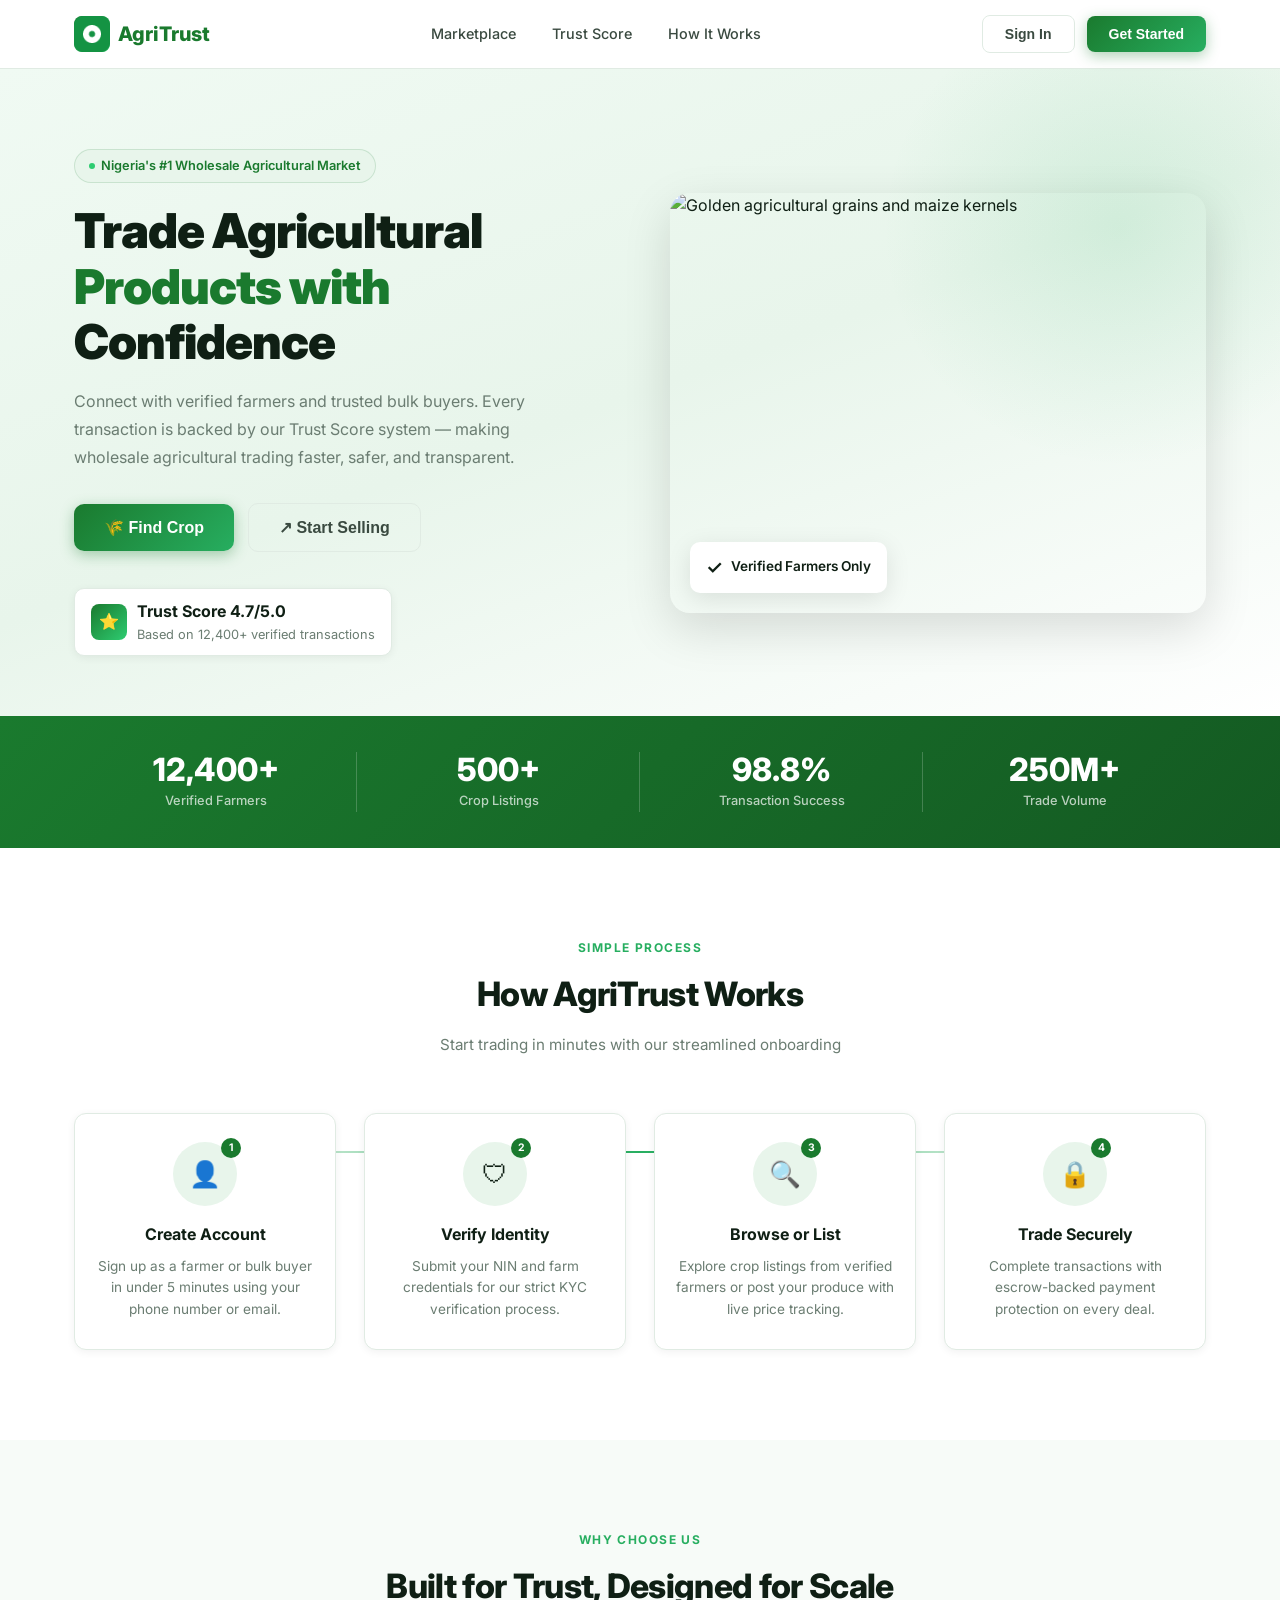
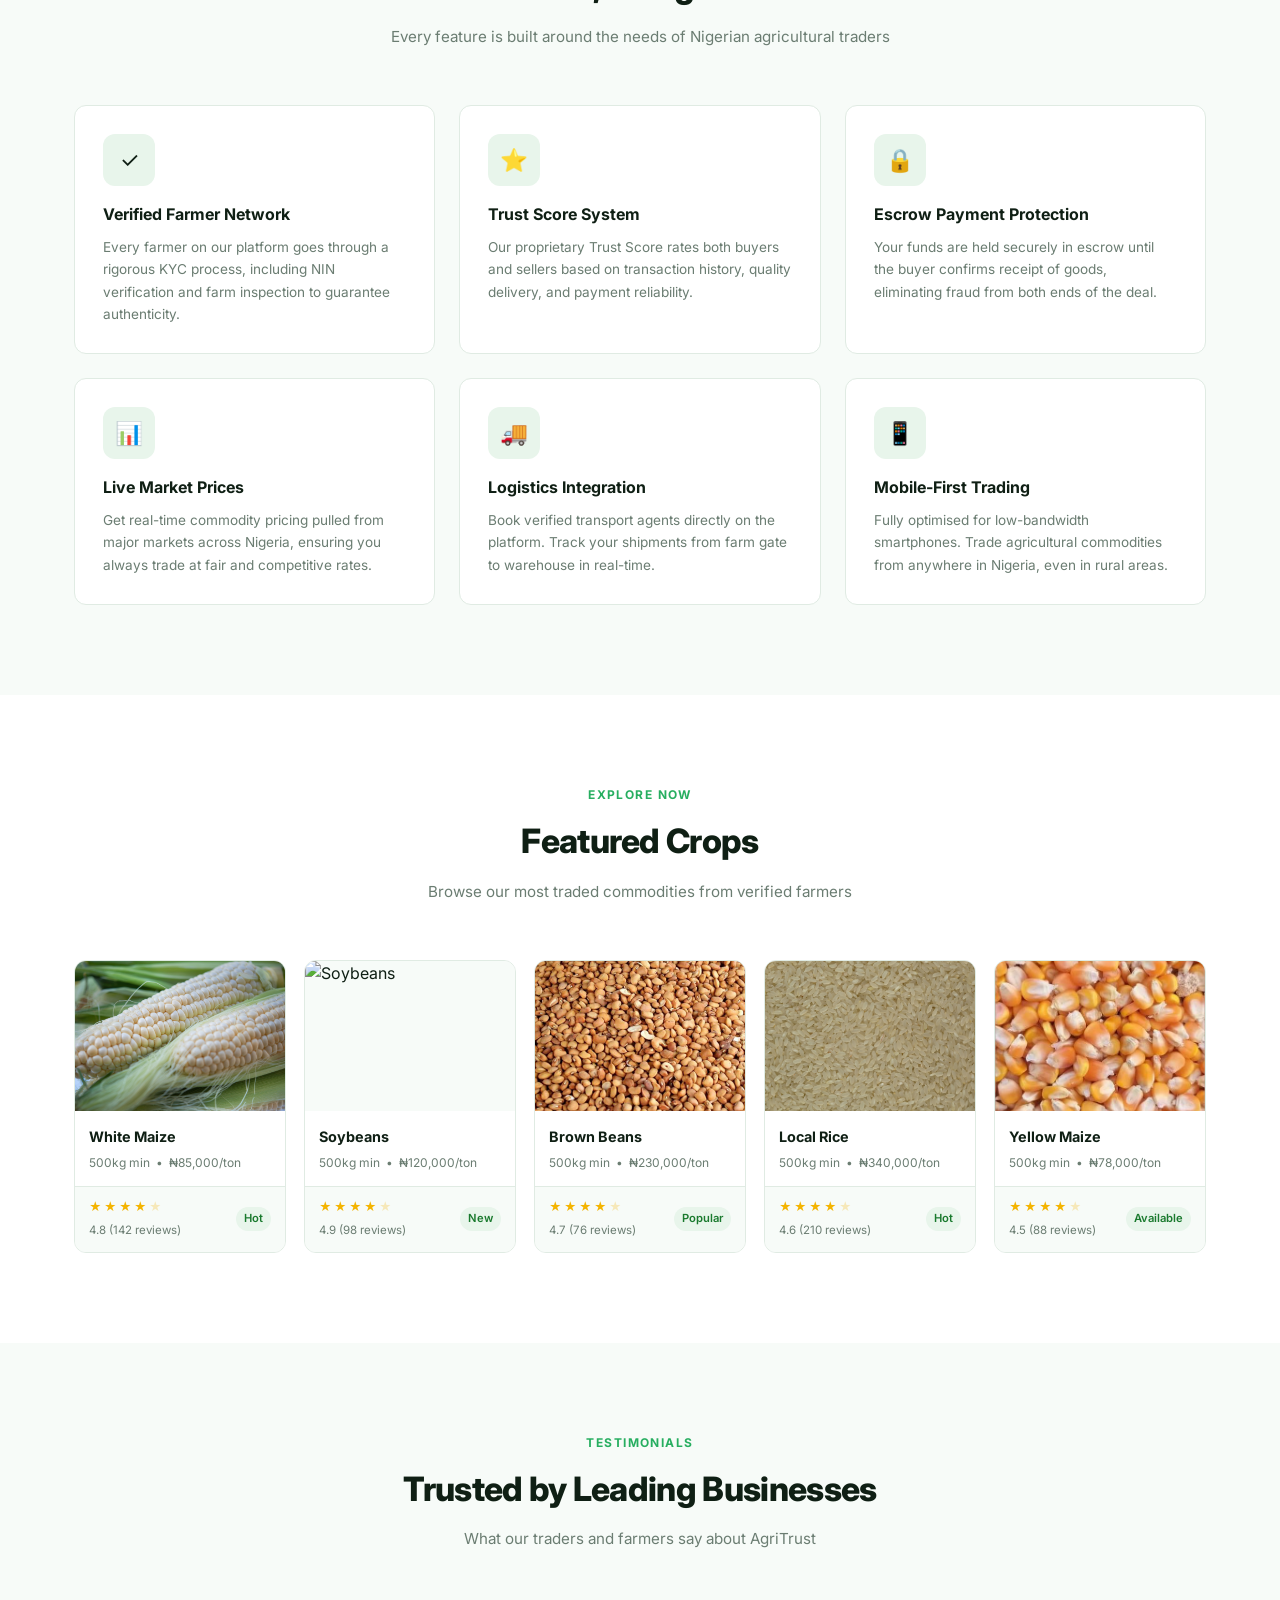
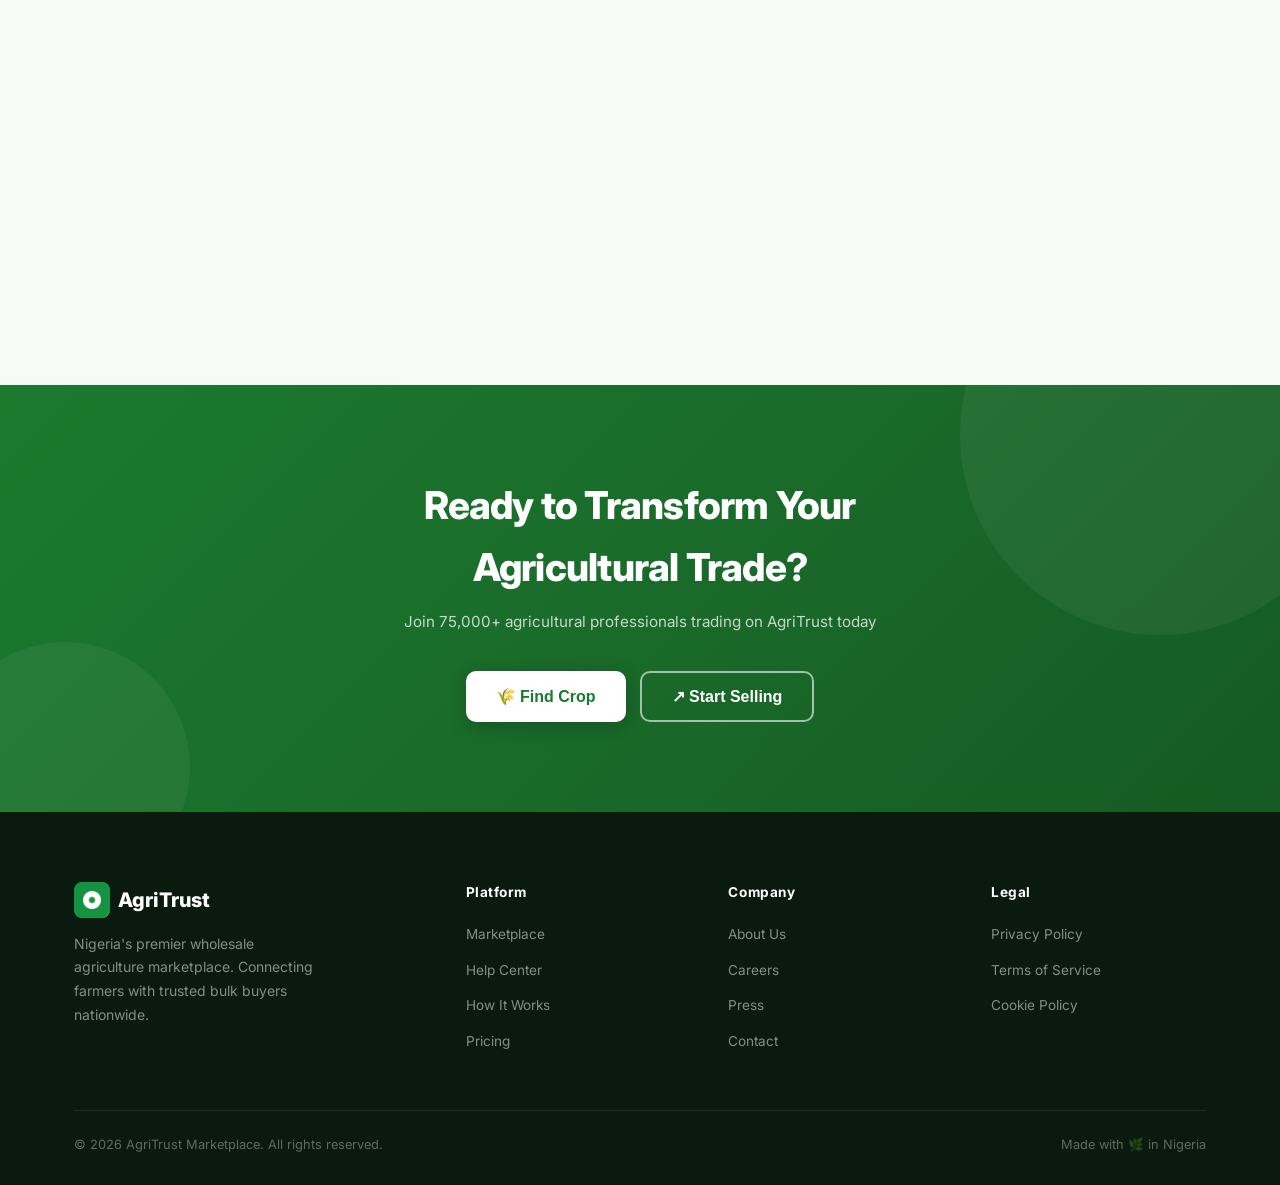
==== commit 8e1d9716: "..." ====
--- a/index.html
+++ b/index.html
@@ -108,7 +108,7 @@
 
           <div class="hero-image-wrap fade-in">
             <img
-              src="images/hero_grains.jpg"
+              src="images/soyabeans.jpg"
               alt="Golden agricultural grains and maize kernels"
             />
             <div class="hero-float-badge">
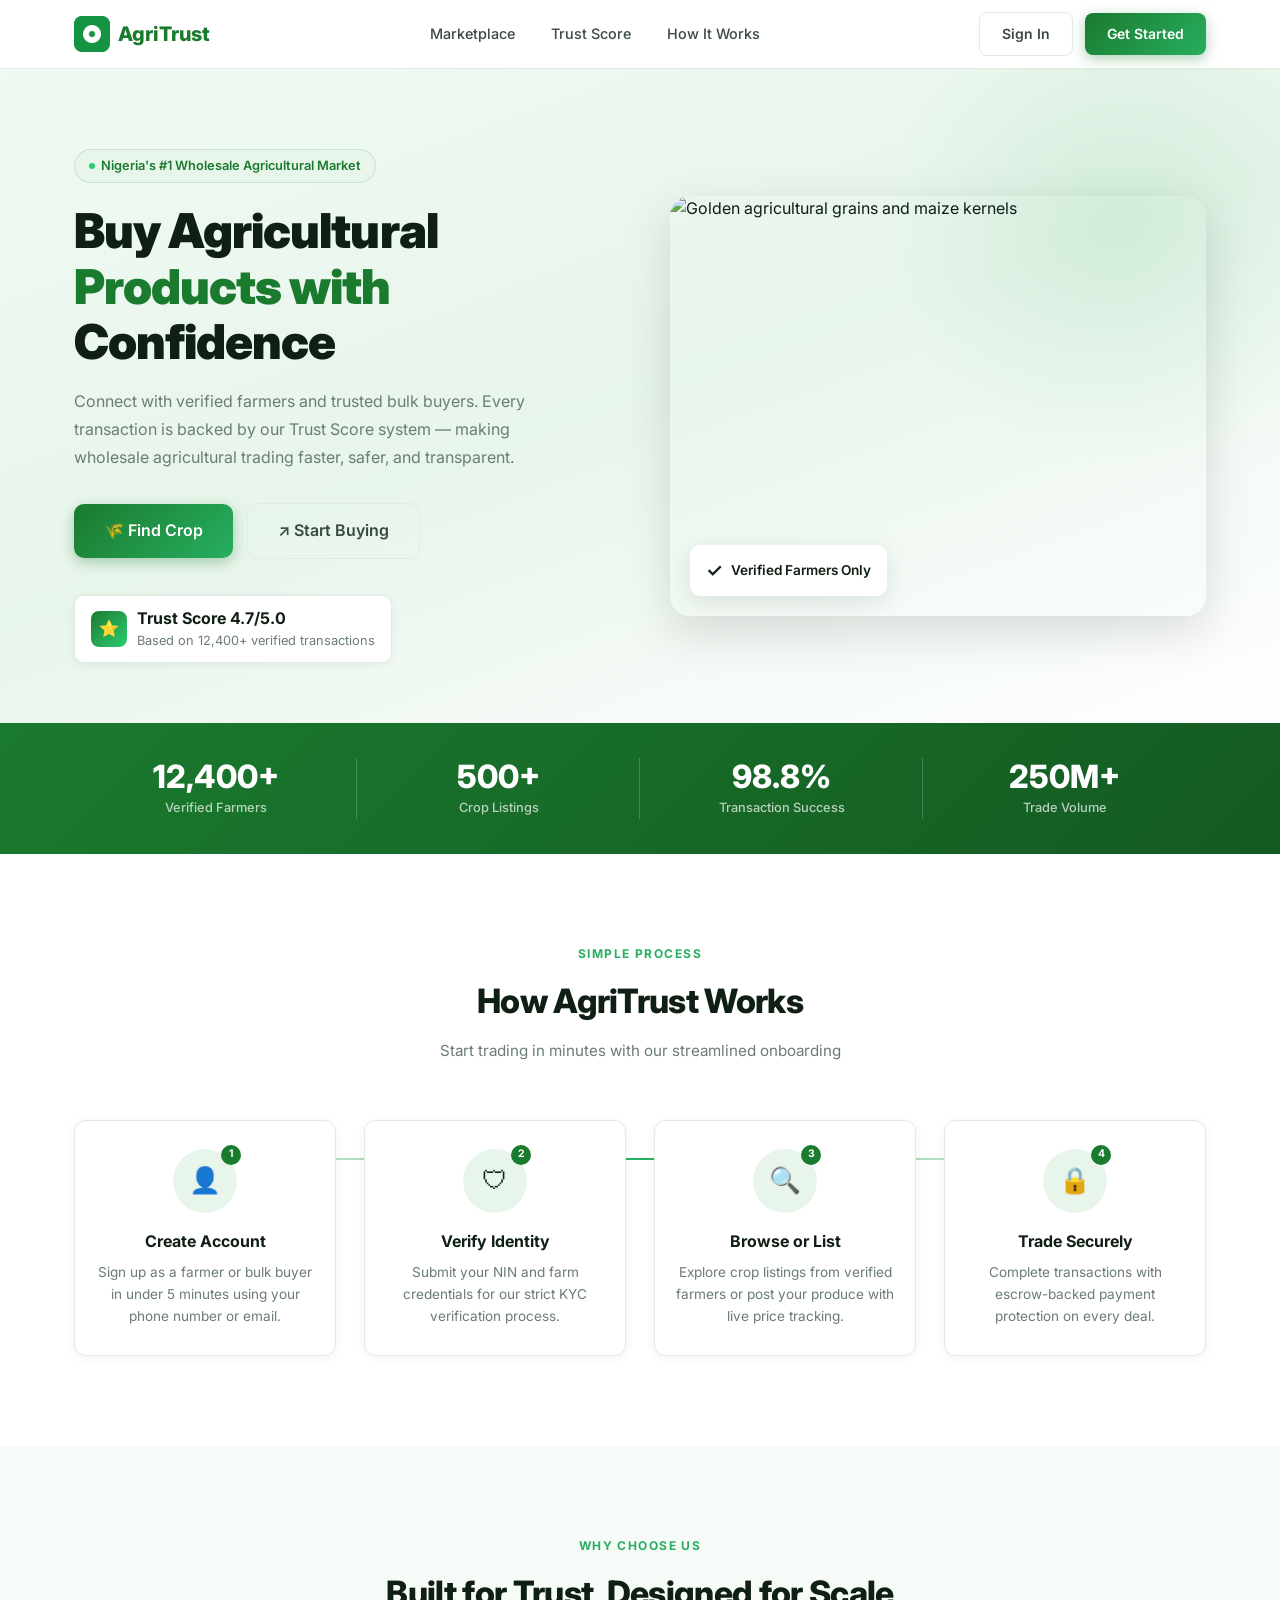
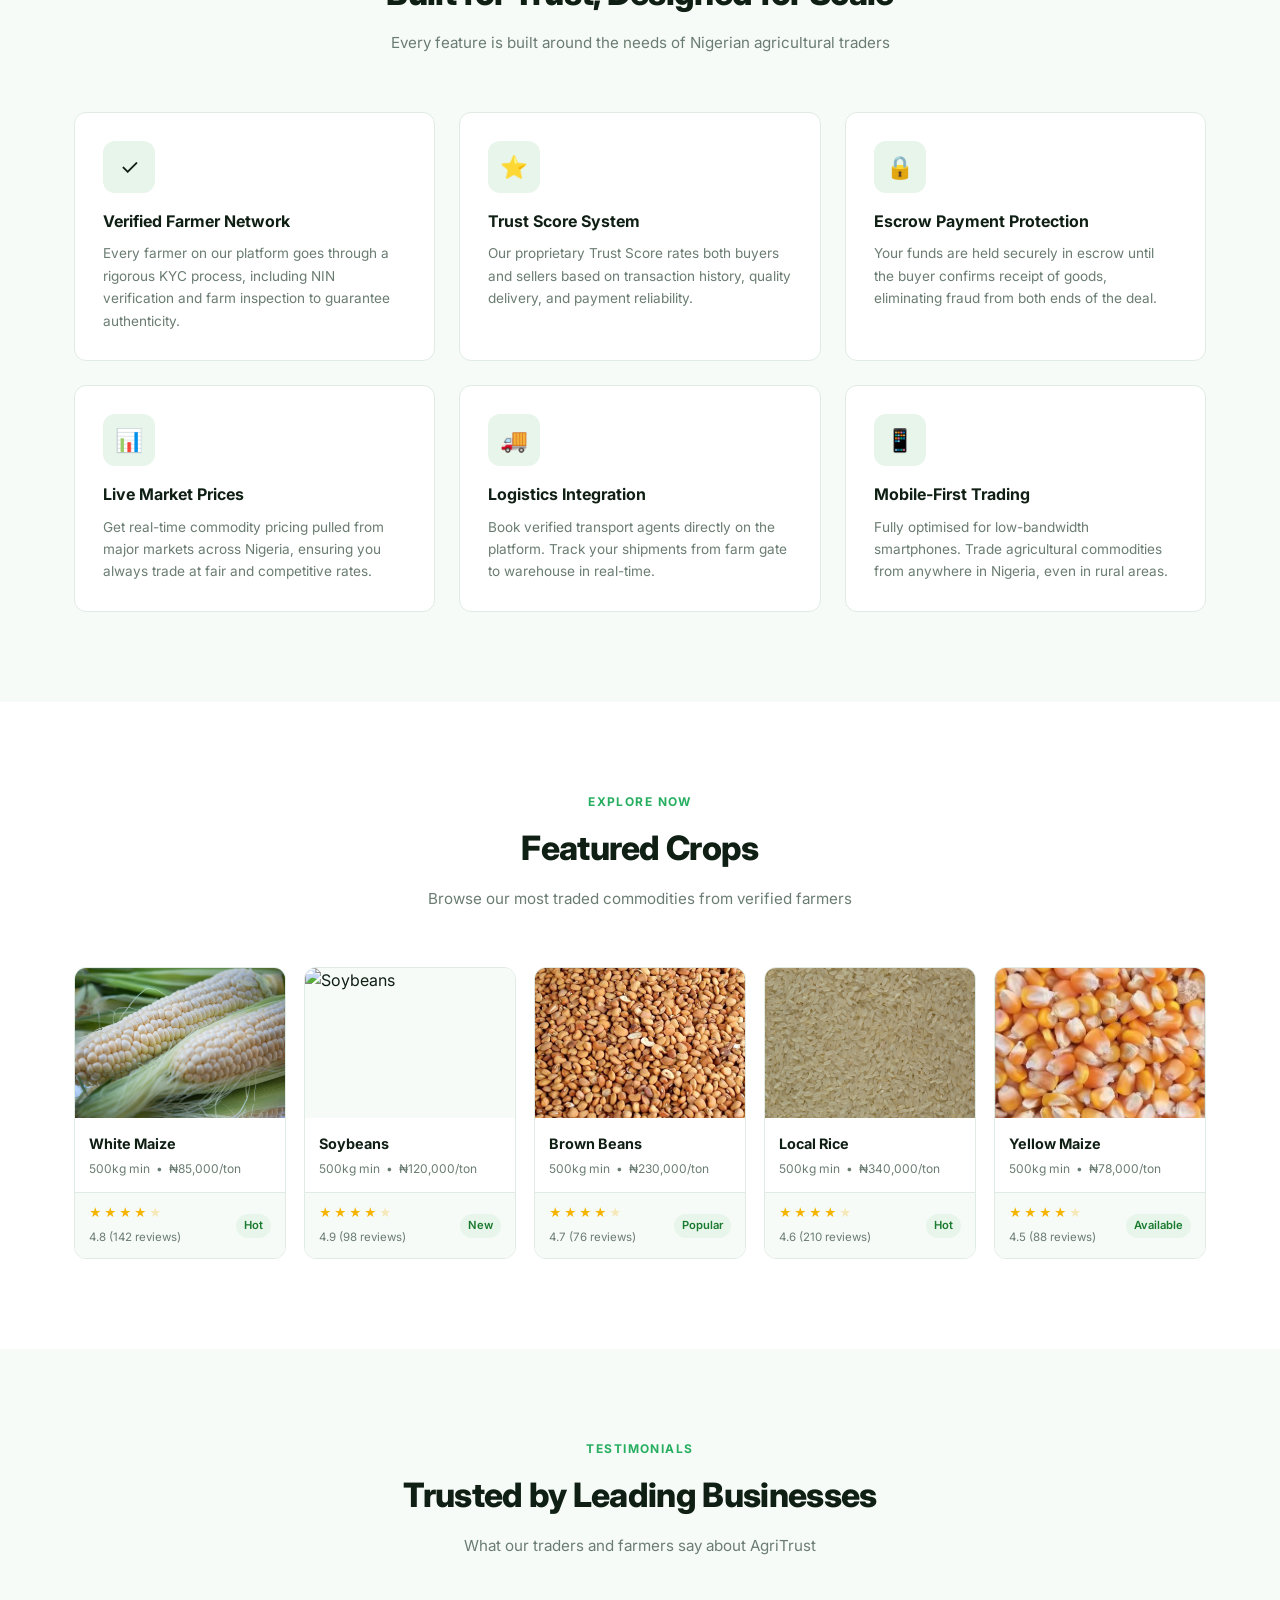
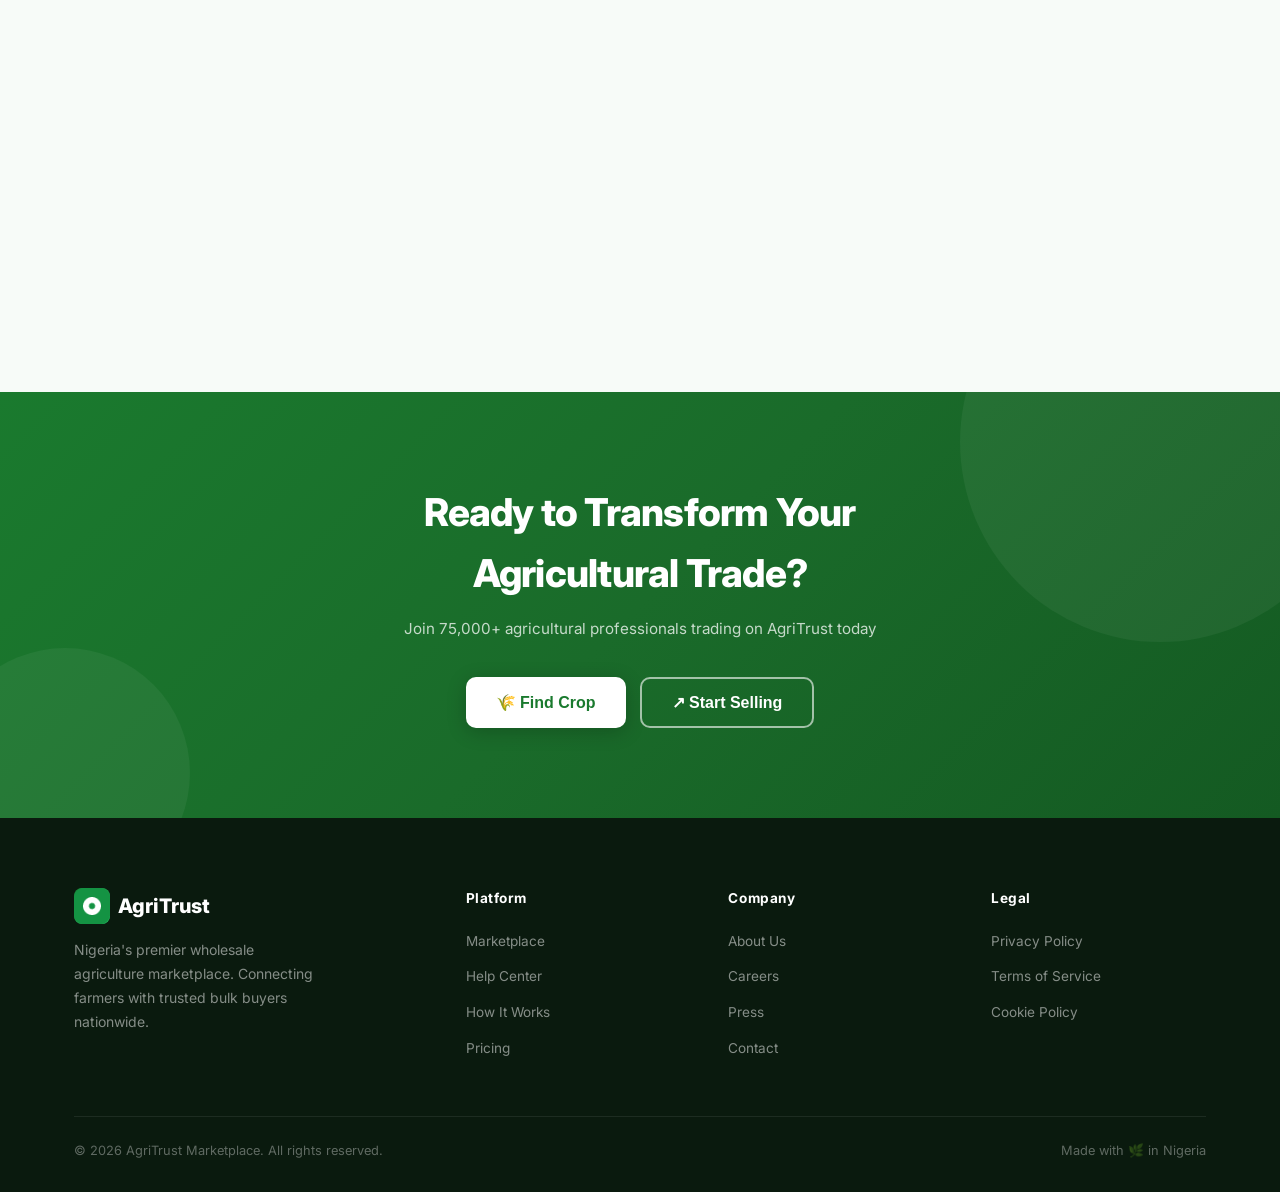
==== commit 4aadd869: "..." ====
--- a/index.html
+++ b/index.html
@@ -30,16 +30,22 @@
           </a>
 
           <ul class="nav-links">
-            <li><a href="#how-it-works">Marketplace</a></li>
+            <li><a href="marketplace.html">Marketplace</a></li>
             <li><a href="#features">Trust Score</a></li>
             <li><a href="#crops">How It Works</a></li>
           </ul>
 
           <div class="nav-actions">
-            <button class="btn btn-outline" id="signInBtn">Sign In</button>
-            <button class="btn btn-primary" id="getStartedBtn">
+            <a class="btn btn-outline" id="signInBtn" href="sign-in.html    "
+              >Sign In</a
+            >
+            <a
+              href="account-type.html"
+              class="btn btn-primary"
+              id="getStartedBtn"
+            >
               Get Started
-            </button>
+            </a>
           </div>
 
           <button
@@ -75,7 +81,7 @@
             </span>
 
             <h1 class="hero-title">
-              Trade Agricultural<br />
+              Buy Agricultural<br />
               <span>Products with</span><br />
               Confidence
             </h1>
@@ -87,12 +93,20 @@
             </p>
 
             <div class="hero-cta">
-              <button class="btn btn-primary btn-lg" id="findCropBtn">
+              <a
+                href="marketplace.html"
+                class="btn btn-primary btn-lg"
+                id="findCropBtn"
+              >
                 &#127806; Find Crop
-              </button>
-              <button class="btn btn-ghost btn-lg" id="startSellingBtn">
-                &#8599; Start Selling
-              </button>
+              </a>
+              <a
+                href="marketplace.html"
+                class="btn btn-ghost btn-lg"
+                id="startSellingBtn"
+              >
+                &#8599; Start Buying
+              </a>
             </div>
 
             <div class="trust-badge" id="trustBadge">
